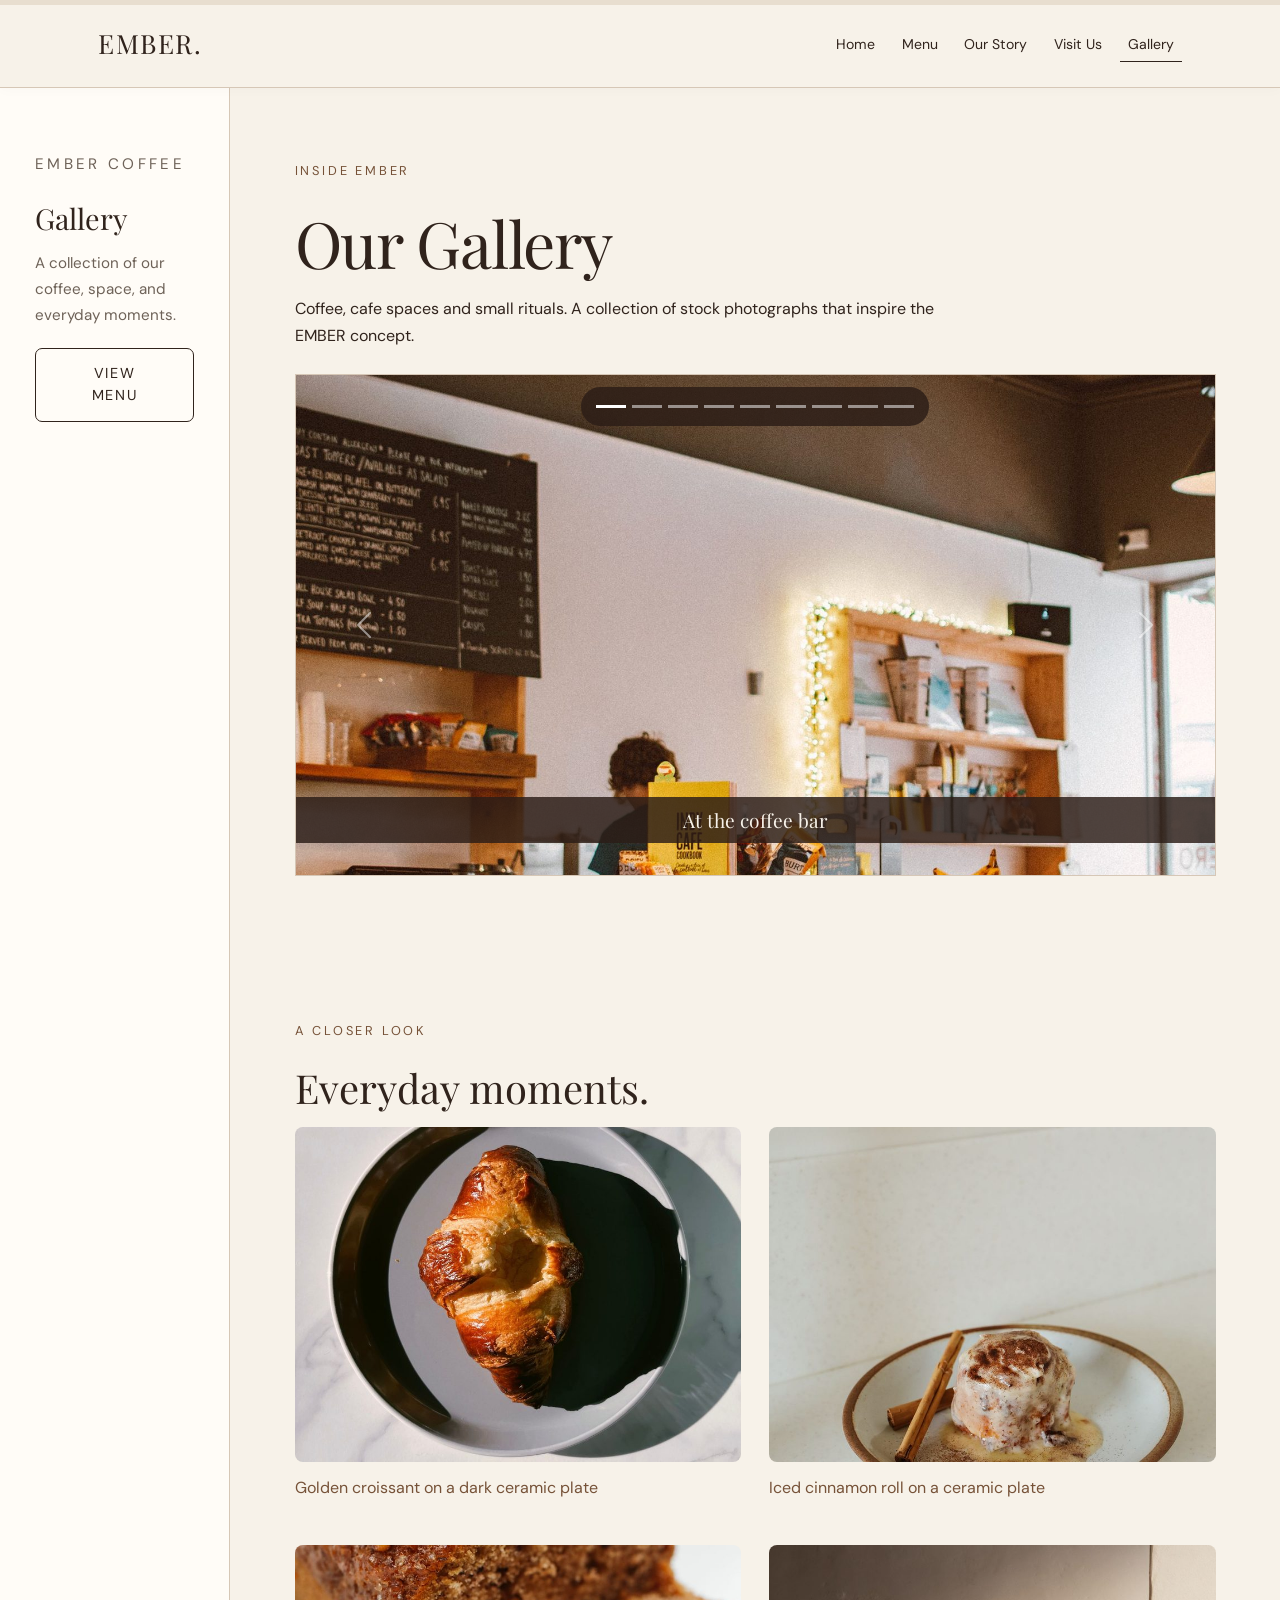
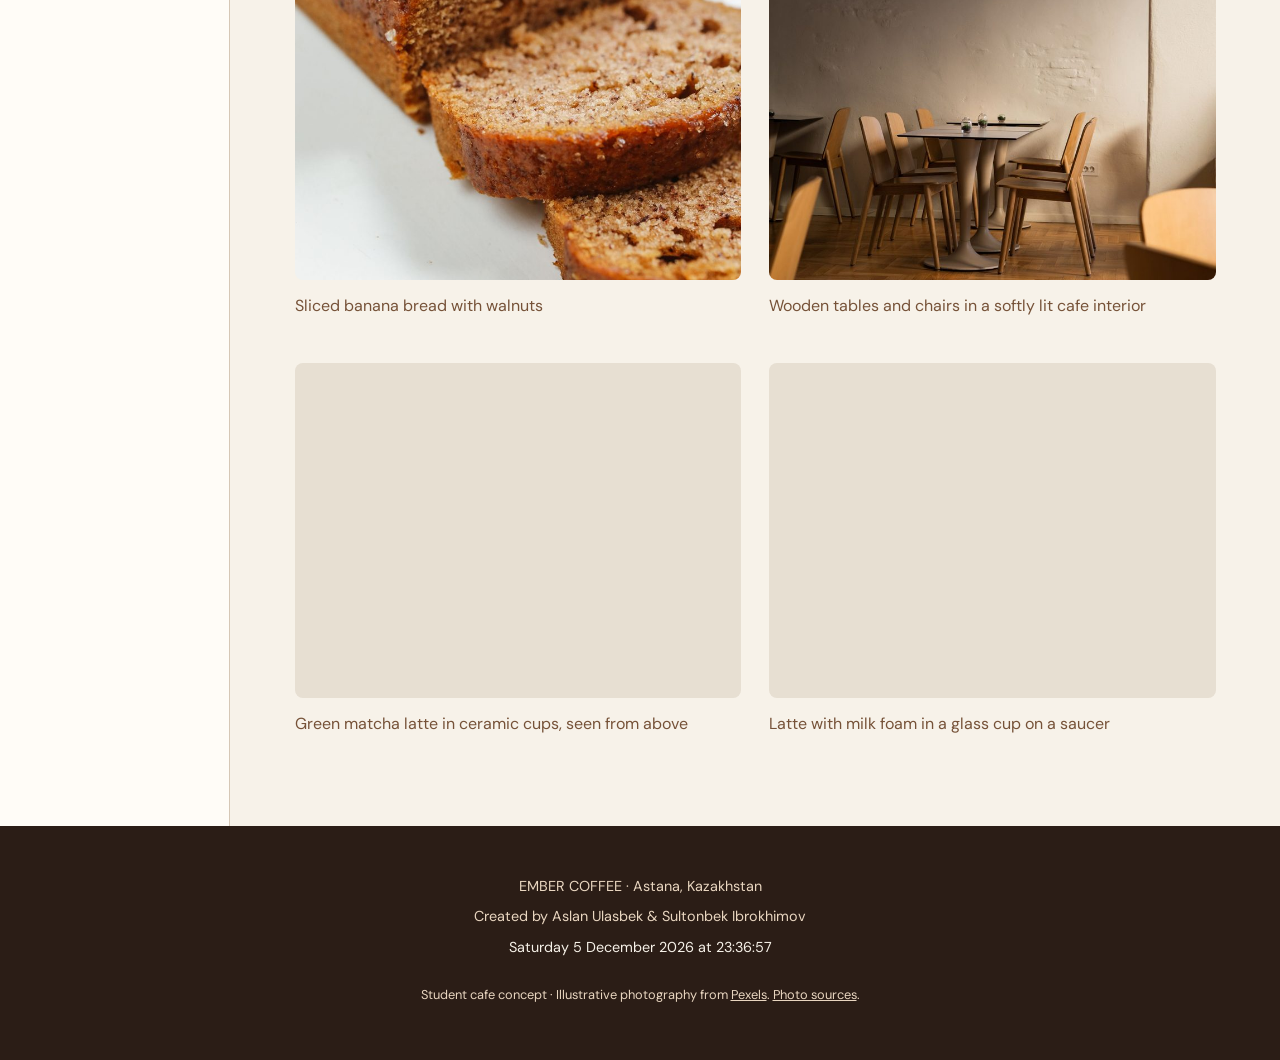
==== gallery.html @ 62311e2e "1" ====
<!doctype html>
<html lang="en">
    <head>
        <meta charset="UTF-8" />
        <meta name="viewport" content="width=device-width, initial-scale=1.0" />
        <title>EMBER COFFEE | Gallery</title>
        <link href="vendor/bootstrap.min.css" rel="stylesheet" />
        <script src="js/store.js"></script>
        <link rel="stylesheet" href="css/style.css" />
        <link rel="stylesheet" href="css/final.css" />
        <script src="vendor/jquery-4.0.0.min.js"></script>
        <script src="js/script.js"></script>
    </head>

    <body>
        <a class="skip-link" href="#main-content">Skip to content</a>
        <div
            class="scroll-progress"
            role="progressbar"
            aria-label="Reading progress"
            aria-valuemin="0"
            aria-valuemax="100"
            aria-valuenow="0"
        >
            <span></span>
        </div>
        <div id="toast-message" class="ember-toast" role="status" aria-live="polite"></div>

        <div class="page-layout">
            <!-- Header -->
            <header id="main-header">
                <nav class="navbar navbar-expand-lg py-3" aria-label="Main navigation">
                    <div class="container px-sm-2">
                        <a href="index.html" class="navbar-brand logo">EMBER.</a>
                        <button
                            class="navbar-toggler"
                            type="button"
                            data-bs-toggle="collapse"
                            data-bs-target="#primary-navigation"
                            aria-controls="primary-navigation"
                            aria-expanded="false"
                            aria-label="Toggle navigation"
                        >
                            <span class="navbar-toggler-icon"></span>
                        </button>
                        <div class="collapse navbar-collapse" id="primary-navigation">
                            <ul class="navbar-nav ms-auto nav-menu">
                                <li class="nav-item">
                                    <a href="index.html" class="nav-link">Home</a>
                                </li>
                                <li class="nav-item">
                                    <a href="menu.html" class="nav-link">Menu</a>
                                </li>
                                <li class="nav-item">
                                    <a href="about.html" class="nav-link">Our Story</a>
                                </li>
                                <li class="nav-item">
                                    <a href="contact.html" class="nav-link">Visit Us</a>
                                </li>
                                <li class="nav-item">
                                    <a
                                        href="gallery.html"
                                        class="nav-link active"
                                        aria-current="page"
                                        >Gallery</a
                                    >
                                </li>
                            </ul>
                        </div>
                    </div>
                </nav>
            </header>

            <!-- Sidebar -->
            <aside class="gallery-sidebar">
                <div class="container">
                    <p class="label">EMBER COFFEE</p>

                    <h3>Gallery</h3>

                    <p>A collection of our coffee, space, and everyday moments.</p>

                    <a href="menu.html" class="btn btn-outline-primary button button-dark">
                        View Menu
                    </a>
                </div>
            </aside>

            <!-- Main Content -->
            <main class="gallery-main" id="main-content">
                <section class="section">
                    <div class="container">
                        <p class="label">Inside EMBER</p>

                        <h1>Our Gallery</h1>

                        <p>
                            Coffee, cafe spaces and small rituals. A collection of stock photographs
                            that inspire the EMBER concept.
                        </p>

                        <div
                            id="ember-gallery-carousel"
                            class="carousel slide gallery-carousel mt-4"
                            data-bs-ride="false"
                            role="region"
                            aria-roledescription="carousel"
                            aria-label="EMBER COFFEE photo gallery"
                        >
                            <div class="carousel-indicators">
                                <button
                                    type="button"
                                    data-bs-target="#ember-gallery-carousel"
                                    data-bs-slide-to="0"
                                    class="active"
                                    aria-current="true"
                                    aria-label="Show At the coffee bar"
                                ></button>
                                <button
                                    type="button"
                                    data-bs-target="#ember-gallery-carousel"
                                    data-bs-slide-to="1"
                                    aria-label="Show Espresso"
                                ></button>
                                <button
                                    type="button"
                                    data-bs-target="#ember-gallery-carousel"
                                    data-bs-slide-to="2"
                                    aria-label="Show Velvet Latte"
                                ></button>
                                <button
                                    type="button"
                                    data-bs-target="#ember-gallery-carousel"
                                    data-bs-slide-to="3"
                                    aria-label="Show Cappuccino"
                                ></button>
                                <button
                                    type="button"
                                    data-bs-target="#ember-gallery-carousel"
                                    data-bs-slide-to="4"
                                    aria-label="Show A quiet corner"
                                ></button>
                                <button
                                    type="button"
                                    data-bs-target="#ember-gallery-carousel"
                                    data-bs-slide-to="5"
                                    aria-label="Show Freshly brewed"
                                ></button>
                                <button
                                    type="button"
                                    data-bs-target="#ember-gallery-carousel"
                                    data-bs-slide-to="6"
                                    aria-label="Show Coffee break"
                                ></button>
                                <button
                                    type="button"
                                    data-bs-target="#ember-gallery-carousel"
                                    data-bs-slide-to="7"
                                    aria-label="Show Matcha Latte"
                                ></button>
                                <button
                                    type="button"
                                    data-bs-target="#ember-gallery-carousel"
                                    data-bs-slide-to="8"
                                    aria-label="Show Over ice"
                                ></button>
                            </div>
                            <div class="carousel-inner">
                                <div class="carousel-item active">
                                    <img
                                        class="d-block w-100"
                                        alt="Warm cafe counter with a menu board and pastry display"
                                        src="images/hero.jpg"
                                        width="1600"
                                        height="1000"
                                        decoding="async"
                                    />
                                    <div class="carousel-caption gallery-caption">
                                        <h3>At the coffee bar</h3>
                                    </div>
                                </div>
                                <div class="carousel-item">
                                    <img
                                        class="lazy-image d-block w-100"
                                        alt="Espresso in a red cup beside roasted coffee beans"
                                        data-src="images/espresso.jpg"
                                        width="800"
                                        height="600"
                                        decoding="async"
                                        loading="lazy"
                                    />
                                    <div class="carousel-caption gallery-caption">
                                        <h3>Espresso</h3>
                                    </div>
                                </div>
                                <div class="carousel-item">
                                    <img
                                        class="lazy-image d-block w-100"
                                        alt="Latte with milk foam in a glass cup on a saucer"
                                        data-src="images/latte.jpg"
                                        width="800"
                                        height="600"
                                        decoding="async"
                                        loading="lazy"
                                    />
                                    <div class="carousel-caption gallery-caption">
                                        <h3>Velvet Latte</h3>
                                    </div>
                                </div>
                                <div class="carousel-item">
                                    <img
                                        class="lazy-image d-block w-100"
                                        alt="Cappuccino with latte art in a ribbed ceramic cup"
                                        data-src="images/cappuccino.jpg"
                                        width="800"
                                        height="600"
                                        decoding="async"
                                        loading="lazy"
                                    />
                                    <div class="carousel-caption gallery-caption">
                                        <h3>Cappuccino</h3>
                                    </div>
                                </div>
                                <div class="carousel-item">
                                    <img
                                        class="lazy-image d-block w-100"
                                        alt="Wooden tables and chairs in a softly lit cafe interior"
                                        data-src="images/interior.jpg"
                                        width="800"
                                        height="1000"
                                        decoding="async"
                                        loading="lazy"
                                    />
                                    <div class="carousel-caption gallery-caption">
                                        <h3>A quiet corner</h3>
                                    </div>
                                </div>
                                <div class="carousel-item">
                                    <img
                                        class="lazy-image d-block w-100"
                                        alt="Black coffee in a glass mug on a coffee machine"
                                        data-src="images/americano.jpg"
                                        width="800"
                                        height="600"
                                        decoding="async"
                                        loading="lazy"
                                    />
                                    <div class="carousel-caption gallery-caption">
                                        <h3>Freshly brewed</h3>
                                    </div>
                                </div>
                                <div class="carousel-item">
                                    <img
                                        class="lazy-image d-block w-100"
                                        alt="Flat white with latte art beside a laptop"
                                        data-src="images/flat-white.jpg"
                                        width="800"
                                        height="600"
                                        decoding="async"
                                        loading="lazy"
                                    />
                                    <div class="carousel-caption gallery-caption">
                                        <h3>Coffee break</h3>
                                    </div>
                                </div>
                                <div class="carousel-item">
                                    <img
                                        class="lazy-image d-block w-100"
                                        alt="Green matcha latte in ceramic cups, seen from above"
                                        data-src="images/matcha.jpg"
                                        width="800"
                                        height="600"
                                        decoding="async"
                                        loading="lazy"
                                    />
                                    <div class="carousel-caption gallery-caption">
                                        <h3>Matcha Latte</h3>
                                    </div>
                                </div>
                                <div class="carousel-item">
                                    <img
                                        class="lazy-image d-block w-100"
                                        alt="Cold brew coffee with ice in a glass on a tray"
                                        data-src="images/cold-brew.jpg"
                                        width="800"
                                        height="600"
                                        decoding="async"
                                        loading="lazy"
                                    />
                                    <div class="carousel-caption gallery-caption">
                                        <h3>Over ice</h3>
                                    </div>
                                </div>
                            </div>
                            <button
                                class="carousel-control-prev"
                                type="button"
                                data-bs-target="#ember-gallery-carousel"
                                data-bs-slide="prev"
                            >
                                <span class="carousel-control-prev-icon" aria-hidden="true"></span>
                                <span class="visually-hidden">Previous image</span>
                            </button>
                            <button
                                class="carousel-control-next"
                                type="button"
                                data-bs-target="#ember-gallery-carousel"
                                data-bs-slide="next"
                            >
                                <span class="carousel-control-next-icon" aria-hidden="true"></span>
                                <span class="visually-hidden">Next image</span>
                            </button>
                        </div>
                    </div>
                </section>

                <section class="section">
                    <div class="container">
                        <p class="label">A closer look</p>
                        <h2>Everyday moments.</h2>
                        <div class="photo-grid">
                            <figure>
                                <img
                                    class="lazy-image"
                                    data-src="images/croissant.jpg"
                                    width="800"
                                    height="600"
                                    alt="Golden croissant on a dark ceramic plate"
                                    decoding="async"
                                    loading="lazy"
                                />
                                <figcaption>Golden croissant on a dark ceramic plate</figcaption>
                            </figure>
                            <figure>
                                <img
                                    class="lazy-image"
                                    data-src="images/cinnamon-roll.jpg"
                                    width="800"
                                    height="600"
                                    alt="Iced cinnamon roll on a ceramic plate"
                                    decoding="async"
                                    loading="lazy"
                                />
                                <figcaption>Iced cinnamon roll on a ceramic plate</figcaption>
                            </figure>
                            <figure>
                                <img
                                    class="lazy-image"
                                    data-src="images/banana-bread.jpg"
                                    width="800"
                                    height="600"
                                    alt="Sliced banana bread with walnuts"
                                    decoding="async"
                                    loading="lazy"
                                />
                                <figcaption>Sliced banana bread with walnuts</figcaption>
                            </figure>
                            <figure>
                                <img
                                    class="lazy-image"
                                    data-src="images/interior.jpg"
                                    width="800"
                                    height="1000"
                                    alt="Wooden tables and chairs in a softly lit cafe interior"
                                    decoding="async"
                                    loading="lazy"
                                />
                                <figcaption>
                                    Wooden tables and chairs in a softly lit cafe interior
                                </figcaption>
                            </figure>
                            <figure>
                                <img
                                    class="lazy-image"
                                    data-src="images/matcha.jpg"
                                    width="800"
                                    height="600"
                                    alt="Green matcha latte in ceramic cups, seen from above"
                                    decoding="async"
                                    loading="lazy"
                                />
                                <figcaption>
                                    Green matcha latte in ceramic cups, seen from above
                                </figcaption>
                            </figure>
                            <figure>
                                <img
                                    class="lazy-image"
                                    data-src="images/latte.jpg"
                                    width="800"
                                    height="600"
                                    alt="Latte with milk foam in a glass cup on a saucer"
                                    decoding="async"
                                    loading="lazy"
                                />
                                <figcaption>
                                    Latte with milk foam in a glass cup on a saucer
                                </figcaption>
                            </figure>
                        </div>
                    </div>
                </section>
            </main>

            <!-- Footer -->
            <footer>
                <div class="container">
                    <p>EMBER COFFEE · Astana, Kazakhstan</p>

                    <p>Created by Aslan Ulasbek &amp; Sultonbek Ibrokhimov</p>
                    <p class="current-date-time" id="current-date-time"></p>

                    <p class="photo-credit">
                        Student cafe concept · Illustrative photography from
                        <a href="https://www.pexels.com/">Pexels</a>.
                        <a href="PHOTO_SOURCES.md">Photo sources</a>.
                    </p>
                </div>
            </footer>
        </div>

        <script src="vendor/bootstrap.bundle.min.js"></script>
        <script src="js/validation.js"></script>
        <script src="js/base.js"></script>
        <script src="js/app.js"></script>
        <script src="js/advanced.js"></script>
            <script src="js/menu-data.js"></script>
        <script src="js/catalog.js"></script>
        <script src="js/order.js"></script>
    </body>
</html>
---- css/style.css ----
/* ============================================================
   EMBER COFFEE — main stylesheet
   Created by Aslan Ulasbek & Sultonbek Ibrokhimov

   Sections:
   1. Fonts & CSS variables
   2. Base element styles
   3. Header & navigation
   4. Buttons & shared helpers
   5. Home page
   6. Menu page
   7. About page
   8. Contact page (table + form)
   9. Gallery page
   10. Page layout with CSS Grid
   11. Footer
   12. Responsive (media queries)
   ============================================================ */

/* ---------- 1. Fonts & CSS variables ---------- */

@import url("https://fonts.googleapis.com/css2?family=DM+Sans:wght@400;500&family=Playfair+Display:ital,wght@0,400;0,500;1,400&display=swap");

:root {
    --espresso: #2b1d16;
    --coffee: #6b4c35;
    --beige: #c9b49a;
    --cream: #f6f1e8;
    --off-white: #fdfbf7;
    --warm-gray: #7d736b;

    --heading-font: "Playfair Display", Georgia, serif;
    --body-font: "DM Sans", Arial, sans-serif;
}

/* ---------- 2. Base element styles ---------- */

* {
    box-sizing: border-box;
}

body {
    margin: 0;
    background-color: var(--cream);
    color: var(--espresso);
    font-family: var(--body-font);
    font-size: 1rem;
    line-height: 1.7;
    transition: background-color 0.35s ease;
}

h1,
h2,
h3 {
    font-family: var(--heading-font);
    font-weight: 400;
    margin: 0 0 1rem 0;
    line-height: 1.15;
}

h1 {
    font-size: 4rem;
    letter-spacing: -0.02em;
}

h2 {
    font-size: 2.5rem;
}

h3 {
    font-size: 1.35rem;
}

p {
    margin: 0 0 1.2rem 0;
    max-width: 62ch;
}

a {
    color: var(--espresso);
    text-decoration: none;
}

img {
    display: block;
    max-width: 100%;
}

ul,
ol {
    padding-left: 1.2rem;
}

/* A page-width wrapper reused on every page */

.container {
    width: 90%;
    max-width: 1100px;
    margin: 0 auto;
}

/* Small uppercase label above headings */

.label {
    font-size: 0.8rem;
    letter-spacing: 0.22em;
    text-transform: uppercase;
    color: var(--coffee);
    margin-bottom: 1.5rem;
}

.highlight {
    font-style: italic;
    color: var(--coffee);
}

/* ---------- 3. Header & navigation ---------- */

#main-header {
    background-color: var(--cream);
    border-bottom: 1px solid var(--beige);
    padding: 0;
    position: sticky;
    top: 0;
    z-index: 10;
}

.logo {
    font-family: var(--heading-font);
    font-size: 1.6rem;
    letter-spacing: 0.06em;
}

.nav-menu {
    gap: 0.5rem 1.4rem;
}

/* descendant selector: links inside the navigation */

.nav-menu a {
    font-size: 0.95rem;
    padding-bottom: 4px;
    border-bottom: 1px solid transparent;
    transition:
        border-color 0.25s,
        color 0.25s;
}

.nav-menu a:hover {
    color: var(--coffee);
    border-bottom-color: var(--coffee);
}

.nav-menu a:focus {
    outline: 2px solid var(--coffee);
    outline-offset: 4px;
}

/* active page marker */

.nav-menu a.active {
    border-bottom-color: var(--espresso);
}

/* ---------- 4. Buttons & shared helpers ---------- */

.button {
    display: inline-block;
    border: 1px solid var(--cream);
    color: var(--cream);
    letter-spacing: 0.12em;
    text-transform: uppercase;
    transition:
        background-color 0.3s,
        color 0.3s;
}

.button:not(.btn-sm):not(.btn-lg) {
    padding: 0.9rem 2.2rem;
    font-size: 0.9rem;
}

.button:hover {
    background-color: var(--cream);
    color: var(--espresso);
}

.button:focus {
    outline: 2px solid var(--beige);
    outline-offset: 4px;
}

/* dark button used on light backgrounds */

.button-dark {
    border-color: var(--espresso);
    color: var(--espresso);
}

.button-dark:hover {
    background-color: var(--espresso);
    color: var(--cream);
}

.btn-primary {
    --bs-btn-color: var(--cream);
    --bs-btn-bg: var(--espresso);
    --bs-btn-border-color: var(--espresso);
    --bs-btn-hover-color: var(--espresso);
    --bs-btn-hover-bg: var(--cream);
    --bs-btn-hover-border-color: var(--espresso);
    --bs-btn-active-color: var(--cream);
    --bs-btn-active-bg: var(--coffee);
    --bs-btn-active-border-color: var(--coffee);
    --bs-btn-focus-shadow-rgb: 107, 76, 53;
}

.btn-outline-primary {
    --bs-btn-color: var(--coffee);
    --bs-btn-border-color: var(--coffee);
    --bs-btn-hover-color: var(--cream);
    --bs-btn-hover-bg: var(--espresso);
    --bs-btn-hover-border-color: var(--espresso);
    --bs-btn-active-color: var(--cream);
    --bs-btn-active-bg: var(--espresso);
    --bs-btn-active-border-color: var(--espresso);
    --bs-btn-focus-shadow-rgb: 107, 76, 53;
}

.button.btn-sm {
    padding: 0.4rem 0.75rem;
    font-size: 0.875rem;
}

/* standard vertical rhythm for content sections */

.section {
    padding: 6rem 0;
}

/* smaller page header used on menu / about / contact */

.page-header {
    padding: 5rem 0 3rem 0;
    border-bottom: 1px solid var(--beige);
}

.page-header p {
    color: var(--warm-gray);
    font-size: 1.15rem;
}

/* ---------- 5. Home page ---------- */

.hero {
    position: relative;
    height: 88vh;
    min-height: 480px;
    display: flex;
    align-items: center;
    overflow: hidden;
}

.hero img {
    position: absolute;
    top: 0;
    left: 0;
    width: 100%;
    height: 100%;
    object-fit: cover;
}

/* dark overlay so the text stays readable on the photo */

.hero-overlay {
    position: absolute;
    top: 0;
    left: 0;
    width: 100%;
    height: 100%;
    background-color: rgba(30, 20, 15, 0.55);
}

.hero-text {
    position: relative;
    color: var(--cream);
    max-width: 40rem;
}

.hero-text .label {
    color: var(--beige);
}

.hero-text h1 {
    color: var(--cream);
    margin-bottom: 1.5rem;
}

.hero-text p {
    color: var(--beige);
    font-size: 1.15rem;
    margin-bottom: 2.5rem;
}

.philosophy ul {
    color: var(--warm-gray);
}

.ember-card {
    display: flex;
    flex-direction: column;
    background-color: var(--off-white);
    border: 1px solid var(--beige);
    border-radius: 0;
    transition:
        transform 0.3s,
        box-shadow 0.3s;
}

.ember-card:hover {
    transform: translateY(-6px);
    box-shadow: 0 12px 28px rgba(43, 29, 22, 0.12);
}

.ember-card .card-img-top {
    width: 100%;
    height: 320px;
    object-fit: cover;
    border-radius: 0;
}

.ember-card .card-body {
    padding: 1.2rem;
}

.card-number {
    font-family: var(--heading-font);
    font-size: 0.95rem;
    color: var(--coffee);
    letter-spacing: 0.1em;
}

/* descendant selector: paragraphs inside a card */

.card p {
    color: var(--warm-gray);
    font-size: 0.95rem;
    margin-bottom: 0.5rem;
}

/* button stays at the bottom of each card */

.card .button {
    margin-top: auto;
    align-self: flex-start;
}

/* dark quote band */

.quote {
    background-color: var(--espresso);
    color: var(--cream);
    text-align: center;
    padding: 7rem 0;
}

.quote h2 {
    font-style: italic;
    max-width: 22ch;
    margin: 0 auto;
}

/* ---------- 6. Menu page ---------- */

.menu-banner {
    width: 100%;
    height: 300px;
    object-fit: cover;
}

.menu-group h2 {
    font-size: 1.6rem;
    padding-bottom: 0.8rem;
    border-bottom: 1px solid var(--beige);
}

.menu-cards {
    display: grid;
    grid-template-columns: repeat(3, minmax(0, 1fr));
    gap: 24px;
}

.menu-item {
    display: flex;
    flex-direction: column;
    min-width: 0;
    overflow: hidden;
    border: 1px solid rgba(201, 180, 154, 0.65);
    border-radius: 12px;
    background: var(--off-white);
}

.menu-item-photo {
    width: 100%;
    height: auto;
    aspect-ratio: 4 / 3;
    object-fit: cover;
    background: var(--beige);
}

.menu-item-body {
    display: flex;
    flex-direction: column;
    flex: 1;
    gap: 12px;
    padding: 22px;
}

.menu-item-body .menu-price {
    display: block;
    margin-top: auto;
    padding-top: 12px;
    color: var(--coffee);
}

.menu-item h3 {
    margin: 0 0 0.3rem 0;
}

.menu-item p {
    margin: 0;
    color: var(--warm-gray);
    font-size: 0.95rem;
}

.menu-price {
    font-family: var(--heading-font);
    font-size: 1.15rem;
    white-space: nowrap;
}

/* ---------- 7. About page ---------- */

.story-image {
    width: 100%;
    height: 420px;
    object-fit: cover;
}

.team-member {
    text-align: center;
}

/* circular profile photo */

.team-role {
    font-size: 0.8rem;
    letter-spacing: 0.15em;
    text-transform: uppercase;
    color: var(--coffee);
    margin-bottom: 1rem;
}

.team-member p,
.team-member ul {
    text-align: left;
    color: var(--warm-gray);
    margin-left: auto;
    margin-right: auto;
    max-width: 34ch;
}

/* ---------- 8. Contact page (table + form) ---------- */

.contact-info p {
    margin-bottom: 0.4rem;
}

.contact-info h3 {
    margin-top: 3rem;
}

.contact-info .detail-label {
    font-size: 0.8rem;
    letter-spacing: 0.15em;
    text-transform: uppercase;
    color: var(--coffee);
    margin-top: 1.5rem;
    margin-bottom: 0.2rem;
}

/* opening hours table */

table {
    width: 100%;
    border-collapse: collapse;
    margin-top: 1.5rem;
    background-color: var(--off-white);
}

table th {
    background-color: var(--espresso);
    color: var(--cream);
    font-family: var(--body-font);
    font-weight: 500;
    font-size: 0.8rem;
    letter-spacing: 0.12em;
    text-transform: uppercase;
    padding: 1rem;
    text-align: left;
}

/* descendant selector: data cells inside a table */

table td {
    padding: 1rem;
    border-bottom: 1px solid var(--beige);
}

table tr:hover td {
    background-color: rgba(201, 180, 154, 0.18);
}

/* contact form */

#contact-form {
    background-color: var(--off-white);
    border: 1px solid var(--beige);
}

#contact-form label {
    display: block;
    font-size: 0.8rem;
    letter-spacing: 0.12em;
    text-transform: uppercase;
    color: var(--coffee);
    margin-bottom: 0.5rem;
}

#contact-form input,
#contact-form select,
#contact-form textarea {
    width: 100%;
    padding: 0.8rem;
    border: 1px solid var(--beige);
    background-color: var(--cream);
    font-family: var(--body-font);
    font-size: 1rem;
    color: var(--espresso);
}

#contact-form .input-group .form-control {
    width: 1%;
}

#contact-form .form-control:focus,
#contact-form .form-select:focus {
    border-color: var(--coffee);
    background-color: var(--off-white);
    box-shadow: 0 0 0 0.25rem rgba(107, 76, 53, 0.25);
}

#contact-form input[type="color"] {
    width: 3rem;
    min-width: 3rem;
    height: 48px;
    padding: 0.375rem;
}

#contact-form textarea {
    min-height: 140px;
    resize: vertical;
}

/* ---------- 9. Gallery page ---------- */

/* Gallery page layout uses CSS Grid */

.page-layout {
    min-height: 100vh;
    display: grid;
    grid-template-columns: 230px 1fr;
    grid-template-rows: auto 1fr auto;
    grid-template-areas:
        "header header"
        "sidebar main"
        "footer footer";
}

/* Assign page elements to grid areas */

.page-layout > header {
    grid-area: header;
}

.page-layout > aside {
    grid-area: sidebar;
}

.page-layout > main {
    grid-area: main;
}

.page-layout > footer {
    grid-area: footer;
}

/* Gallery sidebar */

.gallery-sidebar {
    background-color: var(--off-white);
    border-right: 1px solid var(--beige);
    padding: 4rem 0;
}

.gallery-sidebar .container {
    width: 80%;
}

.gallery-sidebar h3 {
    font-size: 1.8rem;
}

.gallery-sidebar p {
    color: var(--warm-gray);
    font-size: 0.95rem;
}

/* Gallery main area */

.gallery-main {
    min-width: 0;
}

.gallery-carousel {
    overflow: hidden;
    border: 1px solid var(--beige);
}

.gallery-carousel .carousel-item img {
    width: 100%;
    height: 500px;
    object-fit: cover;
}

.gallery-carousel .carousel-caption {
    right: 0;
    bottom: 2rem;
    left: 0;
    padding: 0.75rem;
    background-color: rgba(43, 29, 22, 0.82);
    color: var(--cream);
}

.gallery-caption h3 {
    margin: 0;
    color: var(--cream);
    font-size: 1.2rem;
}

.gallery-carousel .carousel-indicators {
    top: 0.75rem;
    bottom: auto;
    left: 50%;
    right: auto;
    width: auto;
    margin: 0;
    padding: 0.5rem 0.75rem;
    transform: translateX(-50%);
    background-color: rgba(43, 29, 22, 0.82);
    border-radius: 999px;
}

/* ---------- 10. Page layout with CSS Grid ---------- */

/* Extra layout styling for the gallery page */

.page-layout .gallery-main .section {
    min-height: 0;
}

/* ---------- 11. Footer ---------- */

footer {
    background-color: var(--espresso);
    color: var(--beige);
    padding: 3rem 0;
    text-align: center;
}

footer p {
    max-width: 100%;
    margin: 0 0 0.4rem 0;
    font-size: 0.9rem;
}

footer a {
    color: var(--cream);
    border-bottom: 1px solid transparent;
}

footer a:hover {
    border-bottom-color: var(--cream);
}

.current-date-time {
    color: var(--cream);
}

/* ---------- Assignment interactions ---------- */

.subscription-backdrop[hidden],
.subscription-success[hidden],
.faq-answer[hidden] {
    display: none !important;
}

.subscription-open {
    overflow: hidden;
}

.subscription-backdrop {
    position: fixed;
    inset: 0;
    z-index: 1100;
    display: flex;
    align-items: center;
    justify-content: center;
    padding: 1rem;
    background: rgba(24, 17, 13, 0.72);
}

.subscription-dialog {
    position: relative;
    width: min(100%, 34rem);
    max-height: min(90vh, 52rem);
    overflow-y: auto;
    padding: 2.5rem;
    border: 1px solid var(--beige);
    background: var(--cream);
    color: var(--espresso);
    box-shadow: 0 1rem 3rem rgba(0, 0, 0, 0.25);
}

.subscription-dialog .label {
    margin-bottom: 0.75rem;
}

.subscription-close {
    position: absolute;
    top: 0.75rem;
    right: 0.9rem;
    border: 0;
    background: transparent;
    color: var(--espresso);
    font-size: 2rem;
    line-height: 1;
}

.subscription-close:focus-visible,
.faq-question:focus-visible {
    outline: 2px solid var(--coffee);
    outline-offset: 3px;
}

.subscription-field {
    margin-bottom: 1rem;
}

.subscription-field label {
    display: block;
    margin-bottom: 0.35rem;
    color: var(--coffee);
    font-size: 0.85rem;
    letter-spacing: 0.08em;
    text-transform: uppercase;
}

.subscription-field .form-control {
    border-color: var(--beige);
    border-radius: 0;
}

.subscription-field .form-control:focus {
    border-color: var(--coffee);
    box-shadow: 0 0 0 0.2rem rgba(107, 76, 53, 0.2);
}

.field-error {
    display: block;
    min-height: 1.3em;
    margin-top: 0.2rem;
    color: #8b2e24;
    font-size: 0.85rem;
}

.subscription-success {
    margin: 1rem 0 0;
    color: #315b3c;
    font-weight: 500;
}

.faq-list {
    border-top: 1px solid var(--beige);
}

.faq-item {
    border-bottom: 1px solid var(--beige);
}

.faq-item h3 {
    margin: 0;
}

.faq-question {
    width: 100%;
    padding: 1.25rem 2.5rem 1.25rem 0;
    border: 0;
    background: transparent;
    color: var(--espresso);
    font: inherit;
    font-family: var(--heading-font);
    font-size: 1.25rem;
    text-align: left;
    cursor: pointer;
}

.faq-question::after {
    content: "+";
    float: right;
    margin-right: -2rem;
    color: var(--coffee);
}

.faq-question[aria-expanded="true"]::after {
    content: "\2212";
}

.faq-answer {
    max-height: 0;
    overflow: hidden;
    opacity: 0;
    transition:
        max-height 0.3s ease,
        opacity 0.25s ease;
}

.faq-answer.is-open {
    opacity: 1;
}

.faq-answer > div {
    padding: 0 0 1rem;
}

.faq-answer p {
    margin: 0;
    color: var(--warm-gray);
}

@media (max-width: 600px) {
    .subscription-dialog {
        padding: 2.5rem 1.25rem 1.5rem;
    }

    .faq-question {
        font-size: 1.1rem;
    }
}

@media (prefers-reduced-motion: reduce) {
    body,
    .faq-answer {
        transition: none;
    }
}

/* ---------- 12. Responsive (media queries) ---------- */

@media (max-width: 800px) {
    body {
        font-size: 0.95rem;
    }

    h1 {
        font-size: 2.6rem;
    }

    h2 {
        font-size: 1.9rem;
    }

    h3 {
        font-size: 1.2rem;
    }

    .menu-group h2 {
        font-size: 1.5rem;
    }

    .gallery-sidebar h3 {
        font-size: 1.5rem;
    }

    .gallery-caption h3 {
        font-size: 1.1rem;
    }

    .hero-text p,
    .page-header p {
        font-size: 1.05rem;
    }

    .card p,
    .menu-item p,
    .gallery-sidebar p {
        font-size: 0.9rem;
    }

    .hero {
        height: auto;
        padding: 5rem 0;
    }

    .section {
        padding: 3.5rem 0;
    }

    /* Keep two favorite cards side by side at tablet widths */

    .card-grid-item {
        flex: 0 0 50%;
        max-width: 50%;
    }

    /* Page layout becomes vertical */

    .page-layout {
        grid-template-columns: 1fr;
        grid-template-rows: auto auto 1fr auto;
        grid-template-areas:
            "header"
            "sidebar"
            "main"
            "footer";
    }

    .gallery-sidebar {
        border-right: none;
        border-bottom: 1px solid var(--beige);
        padding: 2.5rem 0;
    }

    .gallery-sidebar .container {
        width: 90%;
    }
}

@media (max-width: 600px) {
    .hero-actions {
        flex-direction: column;
        align-items: flex-start;
    }

    .hero-actions > .btn {
        border-radius: 0;
    }

    .card-grid-item {
        flex-basis: 100%;
        max-width: 100%;
    }

    body {
        font-size: 0.9rem;
    }

    h1 {
        font-size: 2.1rem;
    }

    h2 {
        font-size: 1.6rem;
    }

    h3 {
        font-size: 1.1rem;
    }

    .menu-group h2 {
        font-size: 1.35rem;
    }

    .gallery-sidebar h3 {
        font-size: 1.3rem;
    }

    .gallery-caption h3 {
        font-size: 1.05rem;
    }

    .hero-text p,
    .page-header p {
        font-size: 0.98rem;
    }

    .card p,
    .menu-item p,
    .gallery-sidebar p {
        font-size: 0.85rem;
    }

    .gallery-carousel .carousel-item img {
        height: 300px;
    }

    .gallery-carousel .carousel-indicators {
        gap: 0.1rem;
        padding: 0.3rem;
    }

    .gallery-carousel .carousel-indicators [data-bs-target] {
        width: 12px;
        margin: 0;
    }
}
/* Assignment 5 and 6 interactions */
[hidden] {
    display: none !important;
}
:focus-visible {
    outline: 3px solid #bd703e;
    outline-offset: 4px;
}
.skip-link {
    position: fixed;
    top: -100px;
    left: 16px;
    z-index: 3000;
    padding: 12px 20px;
    background: white;
}
.skip-link:focus {
    top: 12px;
}
.scroll-progress {
    position: fixed;
    inset: 0 0 auto;
    height: 5px;
    z-index: 2000;
    background: #c9b49a55;
}
.scroll-progress span {
    display: block;
    width: 0;
    height: 100%;
    background: linear-gradient(90deg, #6b4c35, #d79151, #eaca8d);
}
.ember-toast {
    display: none;
    position: fixed;
    right: 24px;
    bottom: 24px;
    z-index: 2500;
    max-width: calc(100vw - 48px);
    padding: 16px 24px;
    background: #2b1d16;
    color: #fff;
    border-left: 4px solid #d79151;
    border-radius: 8px;
    box-shadow: 0 8px 30px #0003;
}
.menu-tools {
    margin-bottom: 48px;
    padding: 28px;
    border: 1px solid var(--beige);
    border-radius: 12px;
    background: var(--off-white);
}
.menu-tools label {
    display: block;
    margin: 12px 0 6px;
}
.menu-tools .form-select {
    max-width: 320px;
}
#search-count {
    margin: 16px 0 0;
}
.search-wrap {
    position: relative;
    max-width: 640px;
}
.search-suggestions {
    position: absolute;
    top: 100%;
    left: 0;
    right: 0;
    padding: 6px;
    margin: 4px 0 0;
    list-style: none;
    background: var(--off-white);
    border: 1px solid var(--beige);
    border-radius: 8px;
    z-index: 20;
    box-shadow: 0 8px 20px #2b1d1620;
}
.search-suggestions li {
    padding: 10px 12px;
    cursor: pointer;
    border-radius: 4px;
}
.search-suggestions li:hover,
.search-suggestions [aria-selected="true"] {
    background: #eee0ce;
}
mark {
    background: #f4d397;
    color: #2b1d16;
    padding: 0;
    border-radius: 2px;
}
.rating-section {
    background: #eee5d8;
}
.rating-stars {
    display: flex;
    gap: 8px;
    margin-bottom: 12px;
}
.rating-star {
    border: 0;
    background: transparent;
    color: #8a8177;
    font-size: 2.6rem;
    padding: 4px;
    transition:
        transform 0.2s ease,
        color 0.2s ease;
}
.rating-star:hover,
.rating-star:focus-visible {
    transform: scale(1.18);
}
.rating-star.selected {
    color: #a65e21;
}
#coffee-details {
    margin-top: 24px;
}
.stats-grid {
    display: grid;
    grid-template-columns: repeat(3, 1fr);
    gap: 24px;
}
.stats-grid > div {
    padding: 24px;
    border-top: 1px solid var(--beige);
}
.number-counter {
    font: 4rem var(--heading-font);
    color: var(--coffee);
}
.form-actions {
    display: flex;
    flex-wrap: wrap;
    gap: 12px;
}
.form-note {
    font-size: 0.9rem;
    color: var(--warm-gray);
}
#form-step-status {
    font-weight: 500;
    padding-bottom: 16px;
    border-bottom: 1px solid var(--beige);
}
#form-success:not(:empty) {
    margin-top: 24px;
    padding: 16px;
    background: #e4eddf;
    color: #263c25;
    border-radius: 8px;
}
.submit-spinner {
    display: inline-block;
    width: 16px;
    height: 16px;
    border: 2px solid #ffffff66;
    border-top-color: white;
    border-radius: 50%;
    vertical-align: middle;
    animation: spin 0.65s linear infinite;
}
@keyframes spin {
    to {
        transform: rotate(360deg);
    }
}
.copy-wrap {
    position: relative;
    margin-bottom: 24px;
}
.copy-feedback {
    display: none;
    margin-top: 8px;
    padding: 8px 12px;
    width: fit-content;
    max-width: 100%;
    color: white;
    background: var(--espresso);
    border-radius: 6px;
    font-size: 0.85rem;
}
.copy-feedback.visible {
    display: block;
}
.photo-grid {
    display: grid;
    grid-template-columns: repeat(2, minmax(0, 1fr));
    gap: 28px;
}
.photo-grid img {
    width: 100%;
    height: auto;
    aspect-ratio: 4 / 3;
    object-fit: cover;
    background: #e7dfd2;
    border-radius: 8px;
}
.photo-grid figcaption {
    padding-top: 12px;
    color: var(--coffee);
}
@media (max-width: 575px) {
    .stats-grid,
    .photo-grid {
        grid-template-columns: 1fr;
    }
    .menu-tools {
        padding: 20px;
    }
    .number-counter {
        font-size: 3rem;
    }
}
@media (prefers-reduced-motion: reduce) {
    *,
    *::before,
    *::after {
        animation-duration: 0.01ms !important;
        transition-duration: 0.01ms !important;
        scroll-behavior: auto !important;
    }
}

.team-portrait {
    display: block;
    width: 100%;
    max-width: 340px;
    height: auto;
    aspect-ratio: 3 / 4;
    object-fit: cover;
    object-position: center;
    margin: 0 auto 24px;
    border-radius: 12px;
}

.cup-preview-panel {
    display: flex;
    align-items: center;
    flex-wrap: wrap;
    gap: 36px;
    margin-top: 20px;
    padding: 24px;
    border-radius: 10px;
    background: #eee5d8;
}

.cup-preview {
    --cup-color: #6b4c35;
    position: relative;
    display: grid;
    place-items: center;
    width: 110px;
    height: 92px;
    border: 4px solid #fff8;
    border-top: 8px solid #e5dbcb;
    border-radius: 10px 10px 40px 40px;
    background: var(--cup-color);
    box-shadow: 0 7px 0 -3px #2b1d161a;
    transition: background-color 0.2s ease;
}

.cup-preview::after {
    position: absolute;
    content: "";
    top: 10px;
    right: -26px;
    width: 26px;
    height: 46px;
    border: 8px solid var(--cup-color);
    border-left: 0;
    border-radius: 0 22px 22px 0;
}

.cup-preview span {
    padding: 2px 6px;
    border-radius: 4px;
    background: var(--off-white);
    color: var(--espresso);
    font-size: 0.75rem;
    letter-spacing: 0.08em;
}

.cup-preview-panel p {
    margin: 0;
}

.photo-credit {
    margin-top: 24px;
    font-size: 0.8rem;
}

.photo-credit a {
    color: inherit;
    text-decoration: underline;
}

@media (max-width: 991px) {
    .menu-cards {
        grid-template-columns: repeat(2, minmax(0, 1fr));
    }
}

@media (max-width: 575px) {
    .menu-cards {
        grid-template-columns: 1fr;
    }
}
---- css/final.css ----
/* Shared palettes keep all nine pages readable in both modes. */
:root {
    --espresso: #30231c;
    --coffee: #765238;
    --beige: #d6c7b6;
    --cream: #f7f2e9;
    --off-white: #fffcf7;
    --warm-gray: #6e6258;
    --soft: #eee5d8;
    --error: #982f28;
    --success: #326245;
    color-scheme: light;
}
:root[data-palette="sage"] {
    --cream: #eef2e9;
    --off-white: #fafcf6;
    --coffee: #465c3c;
    --beige: #bac9b2;
    --soft: #e1e8d9;
}
:root[data-palette="clay"] {
    --cream: #f7ede7;
    --off-white: #fffaf6;
    --coffee: #88482e;
    --beige: #d9bfb0;
    --soft: #f0dfd4;
}
:root[data-theme="dark"] {
    --espresso: #f1e8dc;
    --coffee: #dcb38c;
    --beige: #584b41;
    --cream: #1c1916;
    --off-white: #26211d;
    --warm-gray: #bfb3a6;
    --soft: #322b24;
    --error: #ffaaa2;
    --success: #a2d7af;
    color-scheme: dark;
}
:root[data-theme="dark"][data-palette="sage"] {
    --cream: #191e18;
    --off-white: #222920;
    --coffee: #b4caa1;
    --beige: #495342;
    --soft: #2d3729;
}
:root[data-theme="dark"][data-palette="clay"] {
    --cream: #241a17;
    --off-white: #2f211c;
    --coffee: #efb28e;
    --beige: #62463a;
    --soft: #3a2921;
}
body { font-size: 1rem; }
p, h1, h2, h3, a { overflow-wrap: anywhere; }
button, input, select, textarea { font: inherit; }
button, .btn { transition: background-color .2s, color .2s, transform .2s; }
button:not(:disabled), .btn { cursor: pointer; }
button:disabled { opacity: .6; cursor: wait; }
.btn { border-radius: 7px; padding: .7rem 1.15rem; }
.btn:hover { transform: translateY(-2px); }
.btn-sm { padding: .4rem .7rem; }
.navbar { --bs-navbar-color: var(--espresso); --bs-navbar-hover-color: var(--coffee); --bs-navbar-brand-color: var(--espresso); --bs-navbar-brand-hover-color: var(--coffee); --bs-navbar-active-color: var(--espresso); }
.nav-menu { gap: .25rem .65rem; }
.nav-menu .nav-link { font-size: .88rem; white-space: nowrap; }
.logo { font-size: 1.65rem; }
.appearance-tools { display: flex; flex-wrap: wrap; gap: 8px; margin-left: 18px; }
.appearance-button { padding: 7px 10px; border: 1px solid var(--beige); border-radius: 6px; background: transparent; color: var(--espresso); font-size: .78rem; white-space: nowrap; }
.appearance-button:hover { background: var(--soft); }
#main-header { box-shadow: 0 2px 12px #00000006; }
.hero { height: auto; min-height: min(760px, 86vh); padding: 100px 0; }
.hero-overlay { background: linear-gradient(90deg, rgba(25,17,12,.82), rgba(25,17,12,.48) 60%, rgba(25,17,12,.2)); }
.hero-text { max-width: 700px; color: #fcf5e9; }
.hero-text h1 { font-size: clamp(3.4rem, 6.6vw, 6rem); line-height: 1.07; color: #fcf5e9; letter-spacing: -.045em; margin-bottom: 28px; }
.hero-text .label { font-size: .75rem; letter-spacing: .25em; color: #edd4b7; margin-bottom: 30px; }
.hero-text > p:not(.label) { max-width: 440px; color: #f0e1cd; font-size: 1.08rem; margin-bottom: 32px; }
.hero-actions { display: flex; flex-wrap: wrap; align-items: center; gap: 14px; max-width: 510px; }
.hero-actions .btn { padding: 14px 22px; font-size: .9rem; border-radius: 6px; }
.hero-actions .btn-primary { background: #f2e3cd; border-color: #f2e3cd; color: #30231c; letter-spacing: .07em; }
.hero-actions .btn-primary:hover { background: #fff9ef; }
.hero-actions .btn-outline-light { color: #fcf5e9; border-color: #e5d7c5; }
.hero-actions .btn-outline-light:hover { color: #30231c; background: #f2e3cd; }
.hero-newsletter { flex-basis: 100%; width: fit-content; padding: 10px 0 0; border: none; background: transparent; text-align: left; color: #f0e1cd; font-size: .88rem; text-decoration: underline; text-underline-offset: 5px; }

.weather-section { padding: 42px 0; border-bottom: 1px solid var(--beige); }
.weather-layout { display: grid; grid-template-columns: 1fr 1fr; gap: 50px; align-items: center; }
.weather-layout .label { margin-bottom: 10px; }
.weather-layout h2 { font-size: 2rem; }
.weather-layout p { margin-bottom: 8px; }
.weather-card { background: var(--off-white); padding: 24px 28px; border: 1px solid var(--beige); border-radius: 12px; }
#weather-status { color: var(--warm-gray); font-size: .78rem; }
.weather-temperature { font: 3.2rem var(--heading-font); }
#weather-description { color: var(--coffee); }
.weather-footer { display: flex; align-items: center; justify-content: space-between; gap: 16px; padding-top: 16px; margin-top: 16px; border-top: 1px solid var(--beige); font-size: .72rem; }
.weather-footer a { text-decoration: underline; text-underline-offset: 3px; }
.text-link { color: var(--coffee); text-decoration: underline; text-underline-offset: 4px; }
.text-link:hover { color: var(--espresso); }
.ember-card, .card { color: var(--espresso); }
.ember-card { border-radius: 10px; overflow: hidden; }
.section { padding: 72px 0; }
.page-header { padding: 64px 0 38px; }
.page-header h1 { font-size: clamp(2.5rem, 5vw, 4.5rem); }
.page-header .label { margin-bottom: 12px; }
.quote, footer { background: #2b1d16; color: #e9d6c0; }
.quote h2, footer a, .current-date-time { color: #f6f1e8; }
.gallery-carousel .carousel-caption, .gallery-caption h3 { color: #f6f1e8; }
.rating-section { background: var(--soft); }
.rating-star.selected { color: var(--coffee); }
.search-suggestions li:hover, .search-suggestions [aria-selected="true"] { background: var(--soft); }
.form-control, .form-select, .input-group-text { background-color: var(--cream); border-color: var(--beige); color: var(--espresso); }
.form-control:focus, .form-select:focus { background-color: var(--off-white); color: var(--espresso); border-color: var(--coffee); box-shadow: 0 0 0 3px color-mix(in srgb, var(--coffee) 20%, transparent); }
.form-control::placeholder { color: var(--warm-gray); opacity: 1; }
.field-error { color: var(--error); }
.subscription-success { color: var(--success); }
[aria-invalid="true"] { border-color: var(--error) !important; }
.account-layout { display: grid; grid-template-columns: 1fr 1fr; gap: 80px; align-items: start; }
.account-intro h1 { font-size: clamp(2.6rem, 4.5vw, 4.4rem); }
.account-intro em { color: var(--coffee); }
.account-intro img { width: 100%; height: 260px; object-fit: cover; border-radius: 12px; margin-top: 32px; }
.account-intro .label { margin-bottom: 22px; }
.account-card { padding: 32px; background: var(--off-white); border: 1px solid var(--beige); border-radius: 14px; min-width: 0; }
.account-card h2 { font-size: 2rem; }
.account-card > p { color: var(--warm-gray); font-size: .93rem; }
.account-field { margin: 0 0 16px; }
.account-field label { display: block; margin-bottom: 7px; font-size: .88rem; }
.account-field input, .account-field select { padding: 11px 12px; }
.account-field small { display: block; margin-top: 5px; color: var(--warm-gray); font-size: .77rem; }
.account-card .demo-note { margin: 24px 0 0; padding-top: 20px; border-top: 1px solid var(--beige); font-size: .78rem; }
.profile-heading, .section-heading { display: flex; align-items: center; justify-content: space-between; gap: 24px; }
.profile-actions { display: flex; gap: 10px; flex-wrap: wrap; }
.profile-layout { display: grid; grid-template-columns: minmax(260px, 1fr) minmax(0, 2fr); gap: 48px; align-items: start; }
.favorites-grid { display: grid; grid-template-columns: repeat(2, minmax(0, 1fr)); gap: 20px; margin-bottom: 30px; }
.favorite-button { padding: 10px 12px; margin-top: 4px; color: var(--coffee); border: 1px solid var(--beige); border-radius: 6px; background: transparent; text-align: left; font-size: .85rem; }
.favorite-button:hover, .favorite-button[aria-pressed="true"] { background: var(--soft); }
.empty-state { grid-column: 1 / -1; padding: 30px; border: 1px dashed var(--beige); border-radius: 10px; color: var(--warm-gray); }
.admin-layout { display: grid; grid-template-columns: minmax(280px, 1fr) minmax(0, 1.4fr); gap: 48px; align-items: start; }
.admin-item { display: flex; align-items: center; justify-content: space-between; gap: 18px; padding: 20px 0; border-bottom: 1px solid var(--beige); }
.admin-item-details { min-width: 0; }
.admin-item h3 { font-size: 1.25rem; margin-bottom: 6px; }
.admin-item p { margin: 0; font-size: .85rem; color: var(--warm-gray); }
.admin-item .form-actions { flex-wrap: nowrap; gap: 7px; }
#admin-count { white-space: nowrap; color: var(--warm-gray); }
#admin-status, #profile-status { margin: 16px 0 0; color: var(--success); }
dialog { max-width: min(90vw, 460px); padding: 30px; border: 1px solid var(--beige); border-radius: 14px; background: var(--off-white); color: var(--espresso); }
dialog h2 { font-size: 1.8rem; }
dialog::backdrop { background: #17100cc4; }
.storage-warning { padding: 16px 5%; background: var(--soft); color: var(--error); }
.skip-link { background: var(--off-white); color: var(--espresso); }
@media (max-width: 1100px) and (min-width: 992px) {
    .nav-menu { gap: 0; }
    .appearance-tools { margin-left: 10px; gap: 5px; }
    .appearance-button { font-size: .72rem; padding: 7px; }
}
@media (max-width: 991px) {
    .appearance-tools { margin: 16px 0 4px; }
    .nav-menu { padding-top: 16px; }
    .nav-menu .nav-link { width: fit-content; }
    .account-layout { gap: 32px; }
    .profile-layout, .admin-layout { gap: 24px; }
}
@media (max-width: 700px) {
    .weather-layout, .account-layout, .profile-layout, .admin-layout { grid-template-columns: 1fr; gap: 28px; }
    .hero { min-height: 610px; padding: 76px 0; }
    .hero-text h1 { font-size: clamp(3rem, 10vw, 4.2rem); }
    .hero-actions { flex-direction: row; align-items: center; gap: 12px; }
    .hero-actions .btn { padding: 13px 17px; font-size: .8rem; }
    .account-intro img { display: none; }
    .profile-heading { align-items: start; flex-direction: column; }
    .account-card { padding: 24px; }
    .favorites-grid { grid-template-columns: 1fr; }
    .weather-card { padding: 22px; }
    .section { padding: 48px 0; }
    .page-header { padding: 44px 0 30px; }
    .admin-item { align-items: start; }
    .admin-item .form-actions { flex-direction: column; }
    .account-intro p { margin-bottom: 0; }
}
@media (prefers-reduced-motion: reduce) {
    *, *::before, *::after { animation-duration: .01ms !important; transition-duration: .01ms !important; scroll-behavior: auto !important; }
}

/* My Order, drink choices and the additional menu filters. */
.order-trigger { border: 0; background: transparent; color: var(--coffee) !important; font-weight: 600; }
.order-trigger:hover, .order-trigger:focus-visible { color: var(--espresso) !important; text-decoration: underline; text-underline-offset: 4px; }
.order-panel { --bs-offcanvas-width: 440px; background: var(--off-white); color: var(--espresso); border-left: 1px solid var(--beige); }
.order-panel .offcanvas-header { padding: 24px; border-bottom: 1px solid var(--beige); }
.order-panel .offcanvas-title { font-family: var(--heading-font); font-size: 1.9rem; }
.order-panel .btn-close { filter: none !important; }
:root[data-theme="dark"] .order-panel .btn-close { filter: invert(1) !important; }
.order-panel-body { display: flex; flex-direction: column; padding: 12px 24px 28px; }
.order-empty { margin-top: 32px; line-height: 2; color: var(--warm-gray); }
.order-lines { flex: 1 0 auto; }
.order-line { padding: 18px 0; border-bottom: 1px solid var(--beige); }
.order-line h3 { margin: 0 0 6px; font-size: 1.25rem; }
.order-line-options, .order-line-price { margin: 0 0 8px; color: var(--warm-gray); font-size: .85rem; }
.order-line-actions { display: flex; gap: 9px; align-items: center; flex-wrap: wrap; }
.order-line-subtotal { margin-left: auto; white-space: nowrap; }
.order-quantity { display: inline-flex; align-items: center; border: 1px solid var(--beige); border-radius: 7px; }
.order-quantity-value { min-width: 34px; text-align: center; }
.order-action { border: 0; border-radius: 6px; color: var(--coffee); background: transparent; padding: 7px 12px; }
.order-action:hover { background: var(--soft); }
.order-summary { padding-top: 24px; }
.order-total-row { display: flex; justify-content: space-between; font-size: 1.15rem; }
.order-demo-note { font-size: .8rem; color: var(--warm-gray); margin: 10px 0 18px; }
.order-clear { width: 100%; }
.menu-item[hidden], .menu-category-section[hidden], #sorted-section[hidden], .order-empty[hidden], .order-summary[hidden] { display: none !important; }
.menu-order-options { display: grid; gap: 12px; margin-top: 3px; }
.menu-order-options label { display: block; font-size: .85rem; color: var(--espresso); }
.menu-order-options select { display: block; width: 100%; margin-top: 5px; font-size: .86rem; }
.menu-add-button { width: 100%; }
.menu-order-feedback { min-height: 0; font-size: .78rem; color: var(--success); }
.menu-order-feedback:empty { display: none; }
.menu-extra-tools { display: flex; gap: 22px; align-items: start; flex-wrap: wrap; margin-top: 22px; }
.menu-extra-tools > div { min-width: 230px; }
.menu-extra-filters { display: flex; flex: 1 1 350px; flex-wrap: wrap; align-items: center; gap: 8px 18px; border: 0; padding: 0; margin: 0; }
.menu-extra-filters legend { float: none; width: 100%; font-size: .9rem; margin: 0; font-weight: 600; }
.menu-extra-filters label { display: flex; gap: 7px; align-items: center; margin: 0; font-size: .87rem; }
.menu-extra-filters input, .admin-capabilities input { accent-color: var(--coffee); }
.menu-spotlight { outline: 3px solid var(--coffee); outline-offset: 4px; scroll-margin-top: 120px; }
.cafe-hours-bar { border-bottom: 1px solid var(--beige); padding: 17px 0; background: var(--soft); }
.cafe-hours-content { display: flex; gap: 14px 22px; align-items: center; flex-wrap: wrap; font-size: .91rem; }
#open-status { white-space: nowrap; font-weight: 700; }
#open-status[data-open="true"] { color: var(--success); }
#open-status[data-open="false"] { color: var(--warm-gray); }
.cafe-hours-content .text-link { margin-left: auto; }
.password-control { position: relative; }
.password-control input { width: 100%; padding-right: 75px; }
.password-toggle { position: absolute; top: 50%; right: 8px; transform: translateY(-50%); border: 0; background: transparent; color: var(--coffee); font-size: .84rem; padding: 7px; }
.password-toggle:hover { text-decoration: underline; }
.admin-capabilities { display: grid; gap: 8px; border: 1px solid var(--beige); border-radius: 9px; padding: 14px; margin-bottom: 18px; }
.admin-capabilities legend { float: none; width: auto; padding: 0 5px; font-size: 1rem; }
.admin-capabilities .demo-note { font-size: .75rem; margin: 0 0 7px; color: var(--warm-gray); }
.admin-capabilities label { display: flex; align-items: center; gap: 8px; font-size: .87rem; }
@media (max-width: 575px) {
    .order-panel { --bs-offcanvas-width: 100vw; }
    .order-panel-body { padding-inline: 18px; }
    .menu-extra-tools { display: block; }
    .menu-extra-filters { margin-top: 18px; }
    .cafe-hours-content { align-items: flex-start; }
    .cafe-hours-content .text-link { margin-left: 0; }
}

/* Expanded catalog: quiet, unobtrusive labels for new menu choices. */
.menu-item { position: relative; }
.menu-new-badge {
    position: absolute;
    top: 12px;
    right: 12px;
    padding: 5px 12px;
    border-radius: 100px;
    background: #30231c;
    color: #fff7eb;
    font-size: .72rem;
    font-weight: 700;
    letter-spacing: .06em;
    box-shadow: 0 2px 8px #0003;
    pointer-events: none;
}
.menu-category-count {
    float: right;
    font: 500 .79rem/1.8 var(--body-font);
    color: var(--warm-gray);
    letter-spacing: normal;
    margin-top: .3rem;
}
@media (max-width: 575px) {
    .menu-category-count { float: none; display: block; margin-top: .25rem; }
}
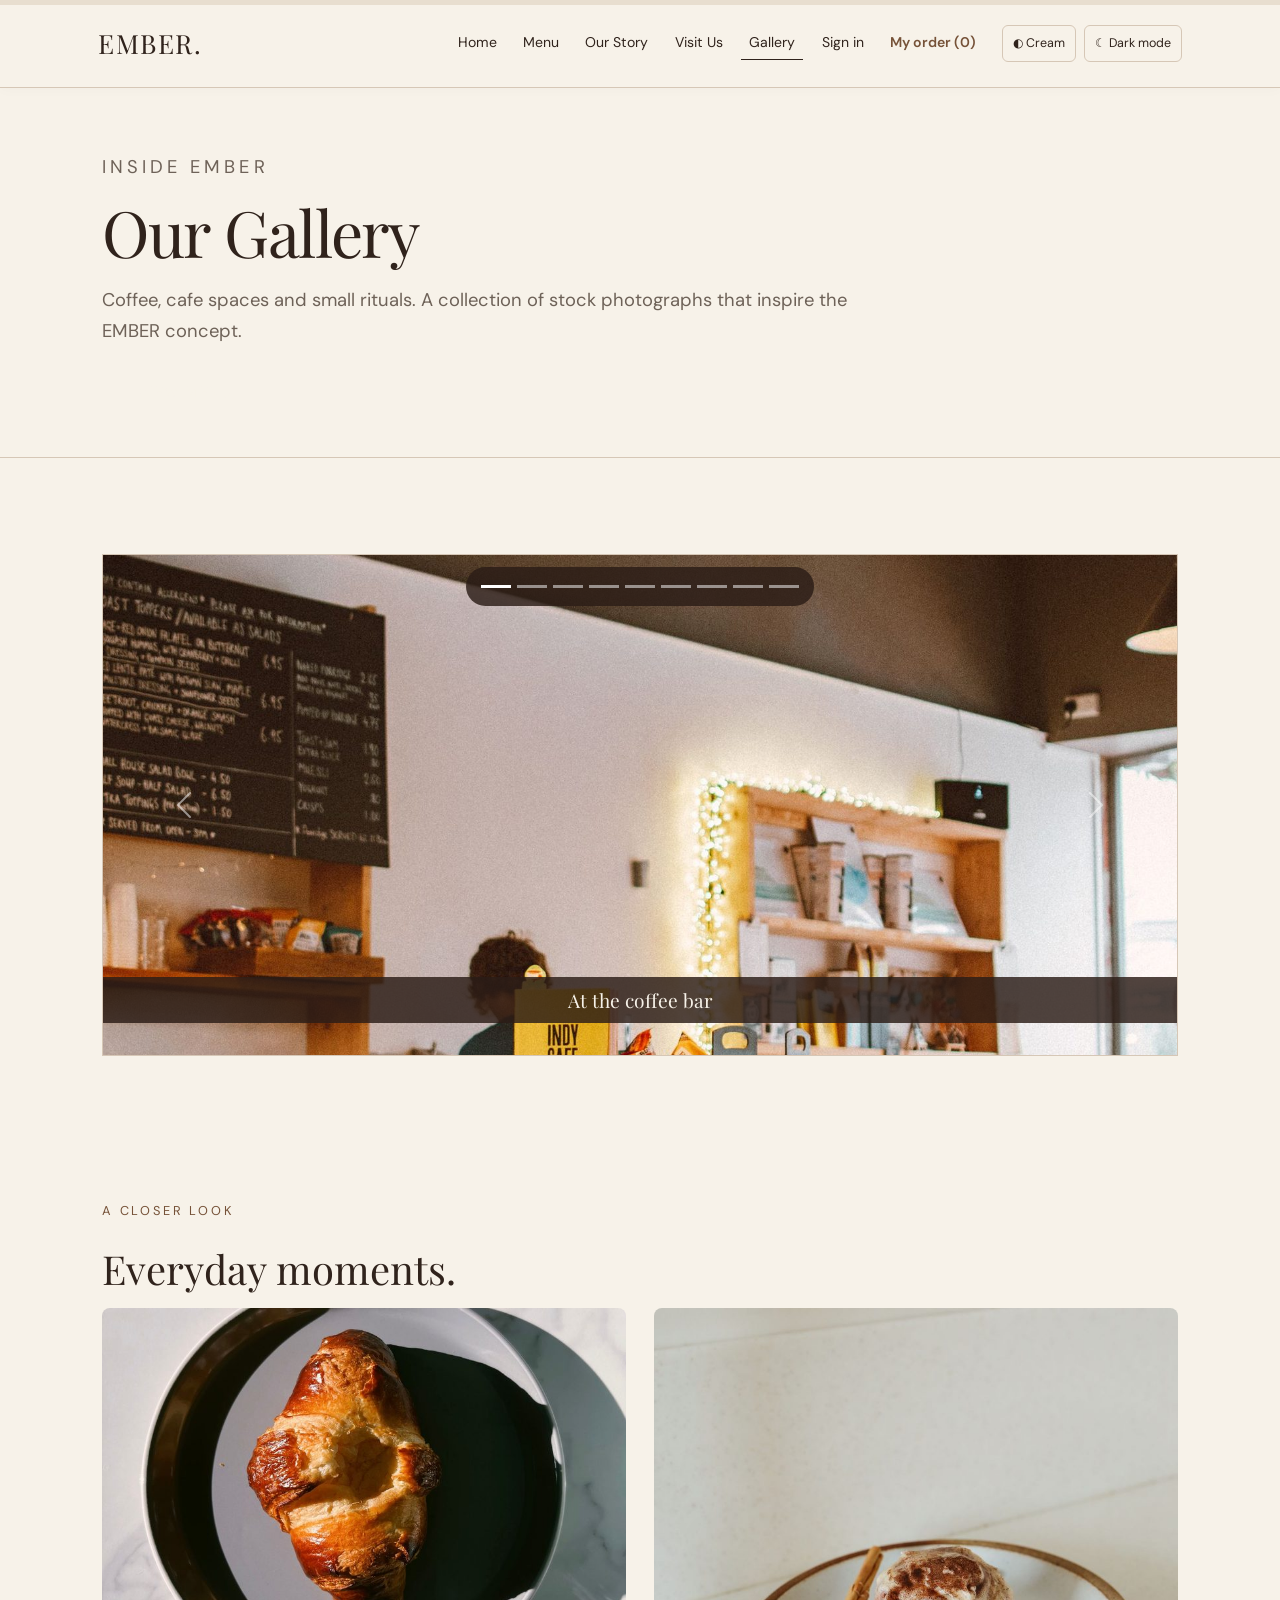
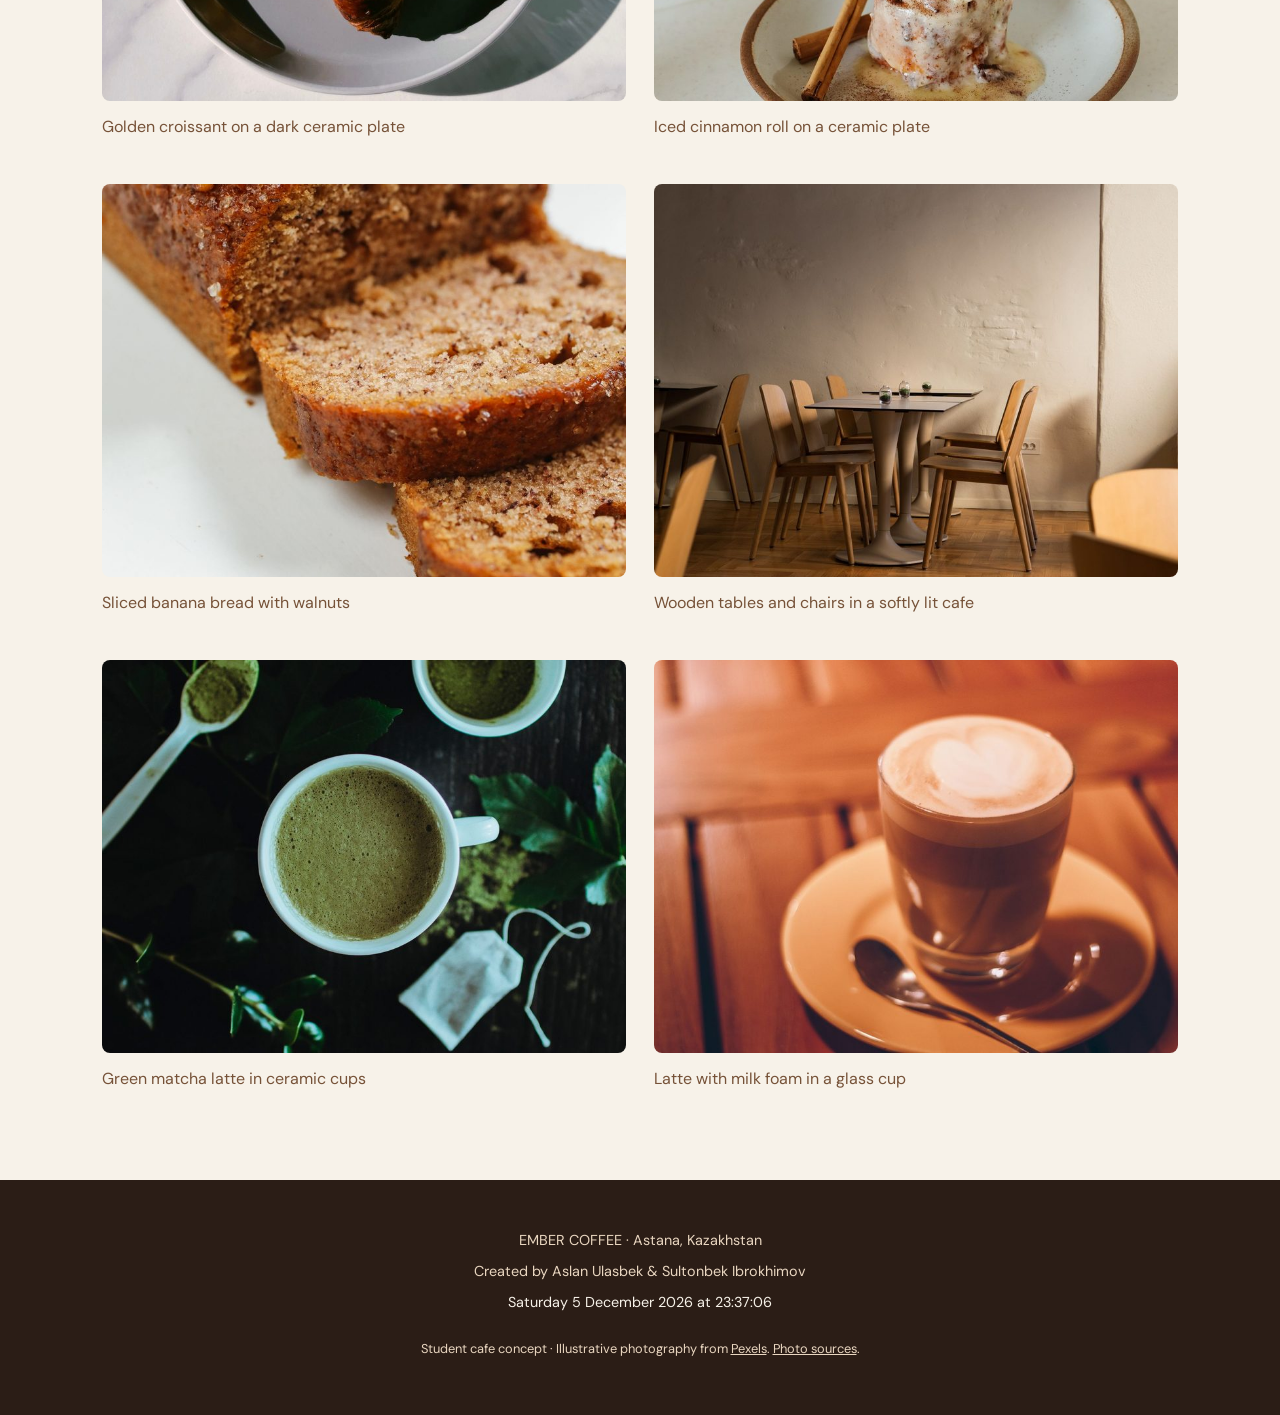
==== commit 8b7ba6ab: "3" ====
--- a/gallery.html
+++ b/gallery.html
@@ -1,431 +1,528 @@
-<!doctype html>
+
+<!DOCTYPE html>
 <html lang="en">
-    <head>
-        <meta charset="UTF-8" />
-        <meta name="viewport" content="width=device-width, initial-scale=1.0" />
-        <title>EMBER COFFEE | Gallery</title>
-        <link href="vendor/bootstrap.min.css" rel="stylesheet" />
-        <script src="js/store.js"></script>
-        <link rel="stylesheet" href="css/style.css" />
-        <link rel="stylesheet" href="css/final.css" />
-        <script src="vendor/jquery-4.0.0.min.js"></script>
-        <script src="js/script.js"></script>
-    </head>
-
-    <body>
-        <a class="skip-link" href="#main-content">Skip to content</a>
-        <div
-            class="scroll-progress"
-            role="progressbar"
-            aria-label="Reading progress"
-            aria-valuemin="0"
-            aria-valuemax="100"
-            aria-valuenow="0"
-        >
-            <span></span>
+<head>
+    <meta charset="UTF-8">
+    <meta name="viewport" content="width=device-width, initial-scale=1.0">
+    <title>EMBER COFFEE | Gallery</title>
+
+    <link href="vendor/bootstrap.min.css" rel="stylesheet">
+    <link rel="stylesheet" href="css/style.css">
+    <link rel="stylesheet" href="css/final.css">
+
+    <script src="js/store.js"></script>
+    <script src="vendor/jquery-4.0.0.min.js"></script>
+    <script src="js/script.js"></script>
+</head>
+
+<body>
+
+<a class="skip-link" href="#main-content">
+    Skip to content
+</a>
+
+<div class="scroll-progress"
+     role="progressbar"
+     aria-label="Reading progress"
+     aria-valuemin="0"
+     aria-valuemax="100"
+     aria-valuenow="0">
+    <span></span>
+</div>
+
+<div id="toast-message"
+     class="ember-toast"
+     role="status"
+     aria-live="polite">
+</div>
+
+<!-- NAVIGATION -->
+<header id="main-header">
+    <nav class="navbar navbar-expand-lg py-3"
+         aria-label="Main navigation">
+
+        <div class="container px-sm-2">
+
+            <a href="index.html" class="navbar-brand logo">
+                EMBER.
+            </a>
+
+            <button class="navbar-toggler"
+                    type="button"
+                    data-bs-toggle="collapse"
+                    data-bs-target="#primary-navigation"
+                    aria-controls="primary-navigation"
+                    aria-expanded="false"
+                    aria-label="Toggle navigation">
+                <span class="navbar-toggler-icon"></span>
+            </button>
+
+            <div class="collapse navbar-collapse"
+                 id="primary-navigation">
+
+                <ul class="navbar-nav ms-auto nav-menu">
+
+                    <li class="nav-item">
+                        <a href="index.html" class="nav-link">
+                            Home
+                        </a>
+                    </li>
+
+                    <li class="nav-item">
+                        <a href="menu.html" class="nav-link">
+                            Menu
+                        </a>
+                    </li>
+
+                    <li class="nav-item">
+                        <a href="about.html" class="nav-link">
+                            Our Story
+                        </a>
+                    </li>
+
+                    <li class="nav-item">
+                        <a href="contact.html" class="nav-link">
+                            Visit Us
+                        </a>
+                    </li>
+
+                    <li class="nav-item">
+                        <a href="gallery.html"
+                           class="nav-link active"
+                           aria-current="page">
+                            Gallery
+                        </a>
+                    </li>
+
+                    <li class="nav-item">
+                        <a href="login.html"
+                           class="nav-link"
+                           id="account-link">
+                            Sign in
+                        </a>
+                    </li>
+
+                </ul>
+
+                <div class="appearance-tools"
+                     aria-label="Appearance">
+
+                    <button type="button"
+                            class="appearance-button"
+                            id="change-background"
+                            title="Change page color">
+                        ◐ <span id="palette-name">Cream</span>
+                    </button>
+
+                    <button type="button"
+                            class="appearance-button"
+                            id="theme-toggle"
+                            aria-pressed="false">
+                        ☾ <span>Dark mode</span>
+                    </button>
+
+                </div>
+            </div>
         </div>
-        <div id="toast-message" class="ember-toast" role="status" aria-live="polite"></div>
-
-        <div class="page-layout">
-            <!-- Header -->
-            <header id="main-header">
-                <nav class="navbar navbar-expand-lg py-3" aria-label="Main navigation">
-                    <div class="container px-sm-2">
-                        <a href="index.html" class="navbar-brand logo">EMBER.</a>
-                        <button
-                            class="navbar-toggler"
-                            type="button"
-                            data-bs-toggle="collapse"
-                            data-bs-target="#primary-navigation"
-                            aria-controls="primary-navigation"
-                            aria-expanded="false"
-                            aria-label="Toggle navigation"
-                        >
-                            <span class="navbar-toggler-icon"></span>
-                        </button>
-                        <div class="collapse navbar-collapse" id="primary-navigation">
-                            <ul class="navbar-nav ms-auto nav-menu">
-                                <li class="nav-item">
-                                    <a href="index.html" class="nav-link">Home</a>
-                                </li>
-                                <li class="nav-item">
-                                    <a href="menu.html" class="nav-link">Menu</a>
-                                </li>
-                                <li class="nav-item">
-                                    <a href="about.html" class="nav-link">Our Story</a>
-                                </li>
-                                <li class="nav-item">
-                                    <a href="contact.html" class="nav-link">Visit Us</a>
-                                </li>
-                                <li class="nav-item">
-                                    <a
-                                        href="gallery.html"
-                                        class="nav-link active"
-                                        aria-current="page"
-                                        >Gallery</a
-                                    >
-                                </li>
-                            </ul>
-                        </div>
-                    </div>
-                </nav>
-            </header>
-
-            <!-- Sidebar -->
-            <aside class="gallery-sidebar">
-                <div class="container">
-                    <p class="label">EMBER COFFEE</p>
-
-                    <h3>Gallery</h3>
-
-                    <p>A collection of our coffee, space, and everyday moments.</p>
-
-                    <a href="menu.html" class="btn btn-outline-primary button button-dark">
-                        View Menu
-                    </a>
+    </nav>
+</header>
+
+<!-- MAIN CONTENT -->
+<main id="main-content">
+
+    <!-- PAGE INTRODUCTION -->
+    <section class="page-header">
+        <div class="container">
+
+            <p class="label">Inside EMBER</p>
+
+            <h1>Our Gallery</h1>
+
+            <p>
+                Coffee, cafe spaces and small rituals.
+                A collection of stock photographs
+                that inspire the EMBER concept.
+            </p>
+
+            <a href="menu.html"
+               class="btn btn-outline-primary button">
+                View Menu
+            </a>
+
+        </div>
+    </section>
+
+    <!-- IMAGE CAROUSEL -->
+    <section class="section">
+        <div class="container">
+
+            <div id="ember-gallery-carousel"
+                 class="carousel slide gallery-carousel mt-4"
+                 data-bs-ride="false"
+                 role="region"
+                 aria-roledescription="carousel"
+                 aria-label="EMBER COFFEE photo gallery">
+
+                <div class="carousel-indicators">
+
+                    <button type="button"
+                            data-bs-target="#ember-gallery-carousel"
+                            data-bs-slide-to="0"
+                            class="active"
+                            aria-current="true"
+                            aria-label="Show At the coffee bar">
+                    </button>
+
+                    <button type="button"
+                            data-bs-target="#ember-gallery-carousel"
+                            data-bs-slide-to="1"
+                            aria-label="Show Espresso">
+                    </button>
+
+                    <button type="button"
+                            data-bs-target="#ember-gallery-carousel"
+                            data-bs-slide-to="2"
+                            aria-label="Show Velvet Latte">
+                    </button>
+
+                    <button type="button"
+                            data-bs-target="#ember-gallery-carousel"
+                            data-bs-slide-to="3"
+                            aria-label="Show Cappuccino">
+                    </button>
+
+                    <button type="button"
+                            data-bs-target="#ember-gallery-carousel"
+                            data-bs-slide-to="4"
+                            aria-label="Show A quiet corner">
+                    </button>
+
+                    <button type="button"
+                            data-bs-target="#ember-gallery-carousel"
+                            data-bs-slide-to="5"
+                            aria-label="Show Freshly brewed">
+                    </button>
+
+                    <button type="button"
+                            data-bs-target="#ember-gallery-carousel"
+                            data-bs-slide-to="6"
+                            aria-label="Show Coffee break">
+                    </button>
+
+                    <button type="button"
+                            data-bs-target="#ember-gallery-carousel"
+                            data-bs-slide-to="7"
+                            aria-label="Show Matcha Latte">
+                    </button>
+
+                    <button type="button"
+                            data-bs-target="#ember-gallery-carousel"
+                            data-bs-slide-to="8"
+                            aria-label="Show Over ice">
+                    </button>
+
                 </div>
-            </aside>
-
-            <!-- Main Content -->
-            <main class="gallery-main" id="main-content">
-                <section class="section">
-                    <div class="container">
-                        <p class="label">Inside EMBER</p>
-
-                        <h1>Our Gallery</h1>
-
-                        <p>
-                            Coffee, cafe spaces and small rituals. A collection of stock photographs
-                            that inspire the EMBER concept.
-                        </p>
-
-                        <div
-                            id="ember-gallery-carousel"
-                            class="carousel slide gallery-carousel mt-4"
-                            data-bs-ride="false"
-                            role="region"
-                            aria-roledescription="carousel"
-                            aria-label="EMBER COFFEE photo gallery"
-                        >
-                            <div class="carousel-indicators">
-                                <button
-                                    type="button"
-                                    data-bs-target="#ember-gallery-carousel"
-                                    data-bs-slide-to="0"
-                                    class="active"
-                                    aria-current="true"
-                                    aria-label="Show At the coffee bar"
-                                ></button>
-                                <button
-                                    type="button"
-                                    data-bs-target="#ember-gallery-carousel"
-                                    data-bs-slide-to="1"
-                                    aria-label="Show Espresso"
-                                ></button>
-                                <button
-                                    type="button"
-                                    data-bs-target="#ember-gallery-carousel"
-                                    data-bs-slide-to="2"
-                                    aria-label="Show Velvet Latte"
-                                ></button>
-                                <button
-                                    type="button"
-                                    data-bs-target="#ember-gallery-carousel"
-                                    data-bs-slide-to="3"
-                                    aria-label="Show Cappuccino"
-                                ></button>
-                                <button
-                                    type="button"
-                                    data-bs-target="#ember-gallery-carousel"
-                                    data-bs-slide-to="4"
-                                    aria-label="Show A quiet corner"
-                                ></button>
-                                <button
-                                    type="button"
-                                    data-bs-target="#ember-gallery-carousel"
-                                    data-bs-slide-to="5"
-                                    aria-label="Show Freshly brewed"
-                                ></button>
-                                <button
-                                    type="button"
-                                    data-bs-target="#ember-gallery-carousel"
-                                    data-bs-slide-to="6"
-                                    aria-label="Show Coffee break"
-                                ></button>
-                                <button
-                                    type="button"
-                                    data-bs-target="#ember-gallery-carousel"
-                                    data-bs-slide-to="7"
-                                    aria-label="Show Matcha Latte"
-                                ></button>
-                                <button
-                                    type="button"
-                                    data-bs-target="#ember-gallery-carousel"
-                                    data-bs-slide-to="8"
-                                    aria-label="Show Over ice"
-                                ></button>
-                            </div>
-                            <div class="carousel-inner">
-                                <div class="carousel-item active">
-                                    <img
-                                        class="d-block w-100"
-                                        alt="Warm cafe counter with a menu board and pastry display"
-                                        src="images/hero.jpg"
-                                        width="1600"
-                                        height="1000"
-                                        decoding="async"
-                                    />
-                                    <div class="carousel-caption gallery-caption">
-                                        <h3>At the coffee bar</h3>
-                                    </div>
-                                </div>
-                                <div class="carousel-item">
-                                    <img
-                                        class="lazy-image d-block w-100"
-                                        alt="Espresso in a red cup beside roasted coffee beans"
-                                        data-src="images/espresso.jpg"
-                                        width="800"
-                                        height="600"
-                                        decoding="async"
-                                        loading="lazy"
-                                    />
-                                    <div class="carousel-caption gallery-caption">
-                                        <h3>Espresso</h3>
-                                    </div>
-                                </div>
-                                <div class="carousel-item">
-                                    <img
-                                        class="lazy-image d-block w-100"
-                                        alt="Latte with milk foam in a glass cup on a saucer"
-                                        data-src="images/latte.jpg"
-                                        width="800"
-                                        height="600"
-                                        decoding="async"
-                                        loading="lazy"
-                                    />
-                                    <div class="carousel-caption gallery-caption">
-                                        <h3>Velvet Latte</h3>
-                                    </div>
-                                </div>
-                                <div class="carousel-item">
-                                    <img
-                                        class="lazy-image d-block w-100"
-                                        alt="Cappuccino with latte art in a ribbed ceramic cup"
-                                        data-src="images/cappuccino.jpg"
-                                        width="800"
-                                        height="600"
-                                        decoding="async"
-                                        loading="lazy"
-                                    />
-                                    <div class="carousel-caption gallery-caption">
-                                        <h3>Cappuccino</h3>
-                                    </div>
-                                </div>
-                                <div class="carousel-item">
-                                    <img
-                                        class="lazy-image d-block w-100"
-                                        alt="Wooden tables and chairs in a softly lit cafe interior"
-                                        data-src="images/interior.jpg"
-                                        width="800"
-                                        height="1000"
-                                        decoding="async"
-                                        loading="lazy"
-                                    />
-                                    <div class="carousel-caption gallery-caption">
-                                        <h3>A quiet corner</h3>
-                                    </div>
-                                </div>
-                                <div class="carousel-item">
-                                    <img
-                                        class="lazy-image d-block w-100"
-                                        alt="Black coffee in a glass mug on a coffee machine"
-                                        data-src="images/americano.jpg"
-                                        width="800"
-                                        height="600"
-                                        decoding="async"
-                                        loading="lazy"
-                                    />
-                                    <div class="carousel-caption gallery-caption">
-                                        <h3>Freshly brewed</h3>
-                                    </div>
-                                </div>
-                                <div class="carousel-item">
-                                    <img
-                                        class="lazy-image d-block w-100"
-                                        alt="Flat white with latte art beside a laptop"
-                                        data-src="images/flat-white.jpg"
-                                        width="800"
-                                        height="600"
-                                        decoding="async"
-                                        loading="lazy"
-                                    />
-                                    <div class="carousel-caption gallery-caption">
-                                        <h3>Coffee break</h3>
-                                    </div>
-                                </div>
-                                <div class="carousel-item">
-                                    <img
-                                        class="lazy-image d-block w-100"
-                                        alt="Green matcha latte in ceramic cups, seen from above"
-                                        data-src="images/matcha.jpg"
-                                        width="800"
-                                        height="600"
-                                        decoding="async"
-                                        loading="lazy"
-                                    />
-                                    <div class="carousel-caption gallery-caption">
-                                        <h3>Matcha Latte</h3>
-                                    </div>
-                                </div>
-                                <div class="carousel-item">
-                                    <img
-                                        class="lazy-image d-block w-100"
-                                        alt="Cold brew coffee with ice in a glass on a tray"
-                                        data-src="images/cold-brew.jpg"
-                                        width="800"
-                                        height="600"
-                                        decoding="async"
-                                        loading="lazy"
-                                    />
-                                    <div class="carousel-caption gallery-caption">
-                                        <h3>Over ice</h3>
-                                    </div>
-                                </div>
-                            </div>
-                            <button
-                                class="carousel-control-prev"
-                                type="button"
-                                data-bs-target="#ember-gallery-carousel"
-                                data-bs-slide="prev"
-                            >
-                                <span class="carousel-control-prev-icon" aria-hidden="true"></span>
-                                <span class="visually-hidden">Previous image</span>
-                            </button>
-                            <button
-                                class="carousel-control-next"
-                                type="button"
-                                data-bs-target="#ember-gallery-carousel"
-                                data-bs-slide="next"
-                            >
-                                <span class="carousel-control-next-icon" aria-hidden="true"></span>
-                                <span class="visually-hidden">Next image</span>
-                            </button>
-                        </div>
-                    </div>
-                </section>
-
-                <section class="section">
-                    <div class="container">
-                        <p class="label">A closer look</p>
-                        <h2>Everyday moments.</h2>
-                        <div class="photo-grid">
-                            <figure>
-                                <img
-                                    class="lazy-image"
-                                    data-src="images/croissant.jpg"
-                                    width="800"
-                                    height="600"
-                                    alt="Golden croissant on a dark ceramic plate"
-                                    decoding="async"
-                                    loading="lazy"
-                                />
-                                <figcaption>Golden croissant on a dark ceramic plate</figcaption>
-                            </figure>
-                            <figure>
-                                <img
-                                    class="lazy-image"
-                                    data-src="images/cinnamon-roll.jpg"
-                                    width="800"
-                                    height="600"
-                                    alt="Iced cinnamon roll on a ceramic plate"
-                                    decoding="async"
-                                    loading="lazy"
-                                />
-                                <figcaption>Iced cinnamon roll on a ceramic plate</figcaption>
-                            </figure>
-                            <figure>
-                                <img
-                                    class="lazy-image"
-                                    data-src="images/banana-bread.jpg"
-                                    width="800"
-                                    height="600"
-                                    alt="Sliced banana bread with walnuts"
-                                    decoding="async"
-                                    loading="lazy"
-                                />
-                                <figcaption>Sliced banana bread with walnuts</figcaption>
-                            </figure>
-                            <figure>
-                                <img
-                                    class="lazy-image"
-                                    data-src="images/interior.jpg"
-                                    width="800"
-                                    height="1000"
-                                    alt="Wooden tables and chairs in a softly lit cafe interior"
-                                    decoding="async"
-                                    loading="lazy"
-                                />
-                                <figcaption>
-                                    Wooden tables and chairs in a softly lit cafe interior
-                                </figcaption>
-                            </figure>
-                            <figure>
-                                <img
-                                    class="lazy-image"
-                                    data-src="images/matcha.jpg"
-                                    width="800"
-                                    height="600"
-                                    alt="Green matcha latte in ceramic cups, seen from above"
-                                    decoding="async"
-                                    loading="lazy"
-                                />
-                                <figcaption>
-                                    Green matcha latte in ceramic cups, seen from above
-                                </figcaption>
-                            </figure>
-                            <figure>
-                                <img
-                                    class="lazy-image"
-                                    data-src="images/latte.jpg"
-                                    width="800"
-                                    height="600"
-                                    alt="Latte with milk foam in a glass cup on a saucer"
-                                    decoding="async"
-                                    loading="lazy"
-                                />
-                                <figcaption>
-                                    Latte with milk foam in a glass cup on a saucer
-                                </figcaption>
-                            </figure>
-                        </div>
-                    </div>
-                </section>
-            </main>
-
-            <!-- Footer -->
-            <footer>
-                <div class="container">
-                    <p>EMBER COFFEE · Astana, Kazakhstan</p>
-
-                    <p>Created by Aslan Ulasbek &amp; Sultonbek Ibrokhimov</p>
-                    <p class="current-date-time" id="current-date-time"></p>
-
-                    <p class="photo-credit">
-                        Student cafe concept · Illustrative photography from
-                        <a href="https://www.pexels.com/">Pexels</a>.
-                        <a href="PHOTO_SOURCES.md">Photo sources</a>.
-                    </p>
+
+                <div class="carousel-inner">
+
+                    <!-- SLIDE 1 -->
+                    <div class="carousel-item active">
+                        <img src="images/hero.jpg"
+                             class="d-block w-100"
+                             alt="Warm cafe counter with a menu board and pastry display"
+                             width="1600"
+                             height="1000"
+                             decoding="async">
+
+                        <div class="carousel-caption gallery-caption">
+                            <h3>At the coffee bar</h3>
+                        </div>
+                    </div>
+
+                    <!-- SLIDE 2 -->
+                    <div class="carousel-item">
+                        <img data-src="images/espresso.jpg"
+                             class="lazy-image d-block w-100"
+                             alt="Espresso in a red cup beside roasted coffee beans"
+                             width="800"
+                             height="600"
+                             decoding="async"
+                             loading="lazy">
+
+                        <div class="carousel-caption gallery-caption">
+                            <h3>Espresso</h3>
+                        </div>
+                    </div>
+
+                    <!-- SLIDE 3 -->
+                    <div class="carousel-item">
+                        <img data-src="images/latte.jpg"
+                             class="lazy-image d-block w-100"
+                             alt="Latte with milk foam in a glass cup"
+                             width="800"
+                             height="600"
+                             decoding="async"
+                             loading="lazy">
+
+                        <div class="carousel-caption gallery-caption">
+                            <h3>Velvet Latte</h3>
+                        </div>
+                    </div>
+
+                    <!-- SLIDE 4 -->
+                    <div class="carousel-item">
+                        <img data-src="images/cappuccino.jpg"
+                             class="lazy-image d-block w-100"
+                             alt="Cappuccino with latte art"
+                             width="800"
+                             height="600"
+                             decoding="async"
+                             loading="lazy">
+
+                        <div class="carousel-caption gallery-caption">
+                            <h3>Cappuccino</h3>
+                        </div>
+                    </div>
+
+                    <!-- SLIDE 5 -->
+                    <div class="carousel-item">
+                        <img data-src="images/interior.jpg"
+                             class="lazy-image d-block w-100"
+                             alt="Wooden tables and chairs in a softly lit cafe"
+                             width="800"
+                             height="1000"
+                             decoding="async"
+                             loading="lazy">
+
+                        <div class="carousel-caption gallery-caption">
+                            <h3>A quiet corner</h3>
+                        </div>
+                    </div>
+
+                    <!-- SLIDE 6 -->
+                    <div class="carousel-item">
+                        <img data-src="images/americano.jpg"
+                             class="lazy-image d-block w-100"
+                             alt="Black coffee in a glass mug"
+                             width="800"
+                             height="600"
+                             decoding="async"
+                             loading="lazy">
+
+                        <div class="carousel-caption gallery-caption">
+                            <h3>Freshly brewed</h3>
+                        </div>
+                    </div>
+
+                    <!-- SLIDE 7 -->
+                    <div class="carousel-item">
+                        <img data-src="images/flat-white.jpg"
+                             class="lazy-image d-block w-100"
+                             alt="Flat white beside a laptop"
+                             width="800"
+                             height="600"
+                             decoding="async"
+                             loading="lazy">
+
+                        <div class="carousel-caption gallery-caption">
+                            <h3>Coffee break</h3>
+                        </div>
+                    </div>
+
+                    <!-- SLIDE 8 -->
+                    <div class="carousel-item">
+                        <img data-src="images/matcha.jpg"
+                             class="lazy-image d-block w-100"
+                             alt="Green matcha latte in ceramic cups"
+                             width="800"
+                             height="600"
+                             decoding="async"
+                             loading="lazy">
+
+                        <div class="carousel-caption gallery-caption">
+                            <h3>Matcha Latte</h3>
+                        </div>
+                    </div>
+
+                    <!-- SLIDE 9 -->
+                    <div class="carousel-item">
+                        <img data-src="images/cold-brew.jpg"
+                             class="lazy-image d-block w-100"
+                             alt="Cold brew coffee with ice"
+                             width="800"
+                             height="600"
+                             decoding="async"
+                             loading="lazy">
+
+                        <div class="carousel-caption gallery-caption">
+                            <h3>Over ice</h3>
+                        </div>
+                    </div>
+
                 </div>
-            </footer>
+
+                <!-- CAROUSEL CONTROLS -->
+                <button class="carousel-control-prev"
+                        type="button"
+                        data-bs-target="#ember-gallery-carousel"
+                        data-bs-slide="prev">
+
+                        <span class="carousel-control-prev-icon"
+                              aria-hidden="true"></span>
+
+                    <span class="visually-hidden">
+                            Previous image
+                        </span>
+                </button>
+
+                <button class="carousel-control-next"
+                        type="button"
+                        data-bs-target="#ember-gallery-carousel"
+                        data-bs-slide="next">
+
+                        <span class="carousel-control-next-icon"
+                              aria-hidden="true"></span>
+
+                    <span class="visually-hidden">
+                            Next image
+                        </span>
+                </button>
+
+            </div>
         </div>
-
-        <script src="vendor/bootstrap.bundle.min.js"></script>
-        <script src="js/validation.js"></script>
-        <script src="js/base.js"></script>
-        <script src="js/app.js"></script>
-        <script src="js/advanced.js"></script>
-            <script src="js/menu-data.js"></script>
-        <script src="js/catalog.js"></script>
-        <script src="js/order.js"></script>
-    </body>
+    </section>
+
+    <!-- PHOTO GRID -->
+    <section class="section">
+        <div class="container">
+
+            <p class="label">A closer look</p>
+            <h2>Everyday moments.</h2>
+
+            <div class="photo-grid">
+
+                <figure>
+                    <img class="lazy-image"
+                         data-src="images/croissant.jpg"
+                         width="800"
+                         height="600"
+                         alt="Golden croissant on a dark ceramic plate"
+                         decoding="async"
+                         loading="lazy">
+
+                    <figcaption>
+                        Golden croissant on a dark ceramic plate
+                    </figcaption>
+                </figure>
+
+                <figure>
+                    <img class="lazy-image"
+                         data-src="images/cinnamon-roll.jpg"
+                         width="800"
+                         height="600"
+                         alt="Iced cinnamon roll on a ceramic plate"
+                         decoding="async"
+                         loading="lazy">
+
+                    <figcaption>
+                        Iced cinnamon roll on a ceramic plate
+                    </figcaption>
+                </figure>
+
+                <figure>
+                    <img class="lazy-image"
+                         data-src="images/banana-bread.jpg"
+                         width="800"
+                         height="600"
+                         alt="Sliced banana bread with walnuts"
+                         decoding="async"
+                         loading="lazy">
+
+                    <figcaption>
+                        Sliced banana bread with walnuts
+                    </figcaption>
+                </figure>
+
+                <figure>
+                    <img class="lazy-image"
+                         data-src="images/interior.jpg"
+                         width="800"
+                         height="1000"
+                         alt="Wooden tables and chairs in a cafe"
+                         decoding="async"
+                         loading="lazy">
+
+                    <figcaption>
+                        Wooden tables and chairs in a softly lit cafe
+                    </figcaption>
+                </figure>
+
+                <figure>
+                    <img class="lazy-image"
+                         data-src="images/matcha.jpg"
+                         width="800"
+                         height="600"
+                         alt="Green matcha latte in ceramic cups"
+                         decoding="async"
+                         loading="lazy">
+
+                    <figcaption>
+                        Green matcha latte in ceramic cups
+                    </figcaption>
+                </figure>
+
+                <figure>
+                    <img class="lazy-image"
+                         data-src="images/latte.jpg"
+                         width="800"
+                         height="600"
+                         alt="Latte with milk foam in a glass cup"
+                         decoding="async"
+                         loading="lazy">
+
+                    <figcaption>
+                        Latte with milk foam in a glass cup
+                    </figcaption>
+                </figure>
+
+            </div>
+        </div>
+    </section>
+
+</main>
+
+<!-- FOOTER -->
+<footer>
+    <div class="container">
+
+        <p>EMBER COFFEE · Astana, Kazakhstan</p>
+
+        <p>
+            Created by Aslan Ulasbek &amp;
+            Sultonbek Ibrokhimov
+        </p>
+
+        <p class="current-date-time"
+           id="current-date-time"></p>
+
+        <p class="photo-credit">
+            Student cafe concept · Illustrative photography from
+            <a href="https://www.pexels.com/">Pexels</a>.
+            <a href="PHOTO_SOURCES.md">Photo sources</a>.
+        </p>
+
+    </div>
+</footer>
+
+<!-- JAVASCRIPT -->
+<script src="vendor/bootstrap.bundle.min.js"></script>
+<script src="js/validation.js"></script>
+<script src="js/base.js"></script>
+<script src="js/app.js"></script>
+<script src="js/advanced.js"></script>
+<script src="js/menu-data.js"></script>
+<script src="js/catalog.js"></script>
+<script src="js/order.js"></script>
+
+</body>
 </html>
